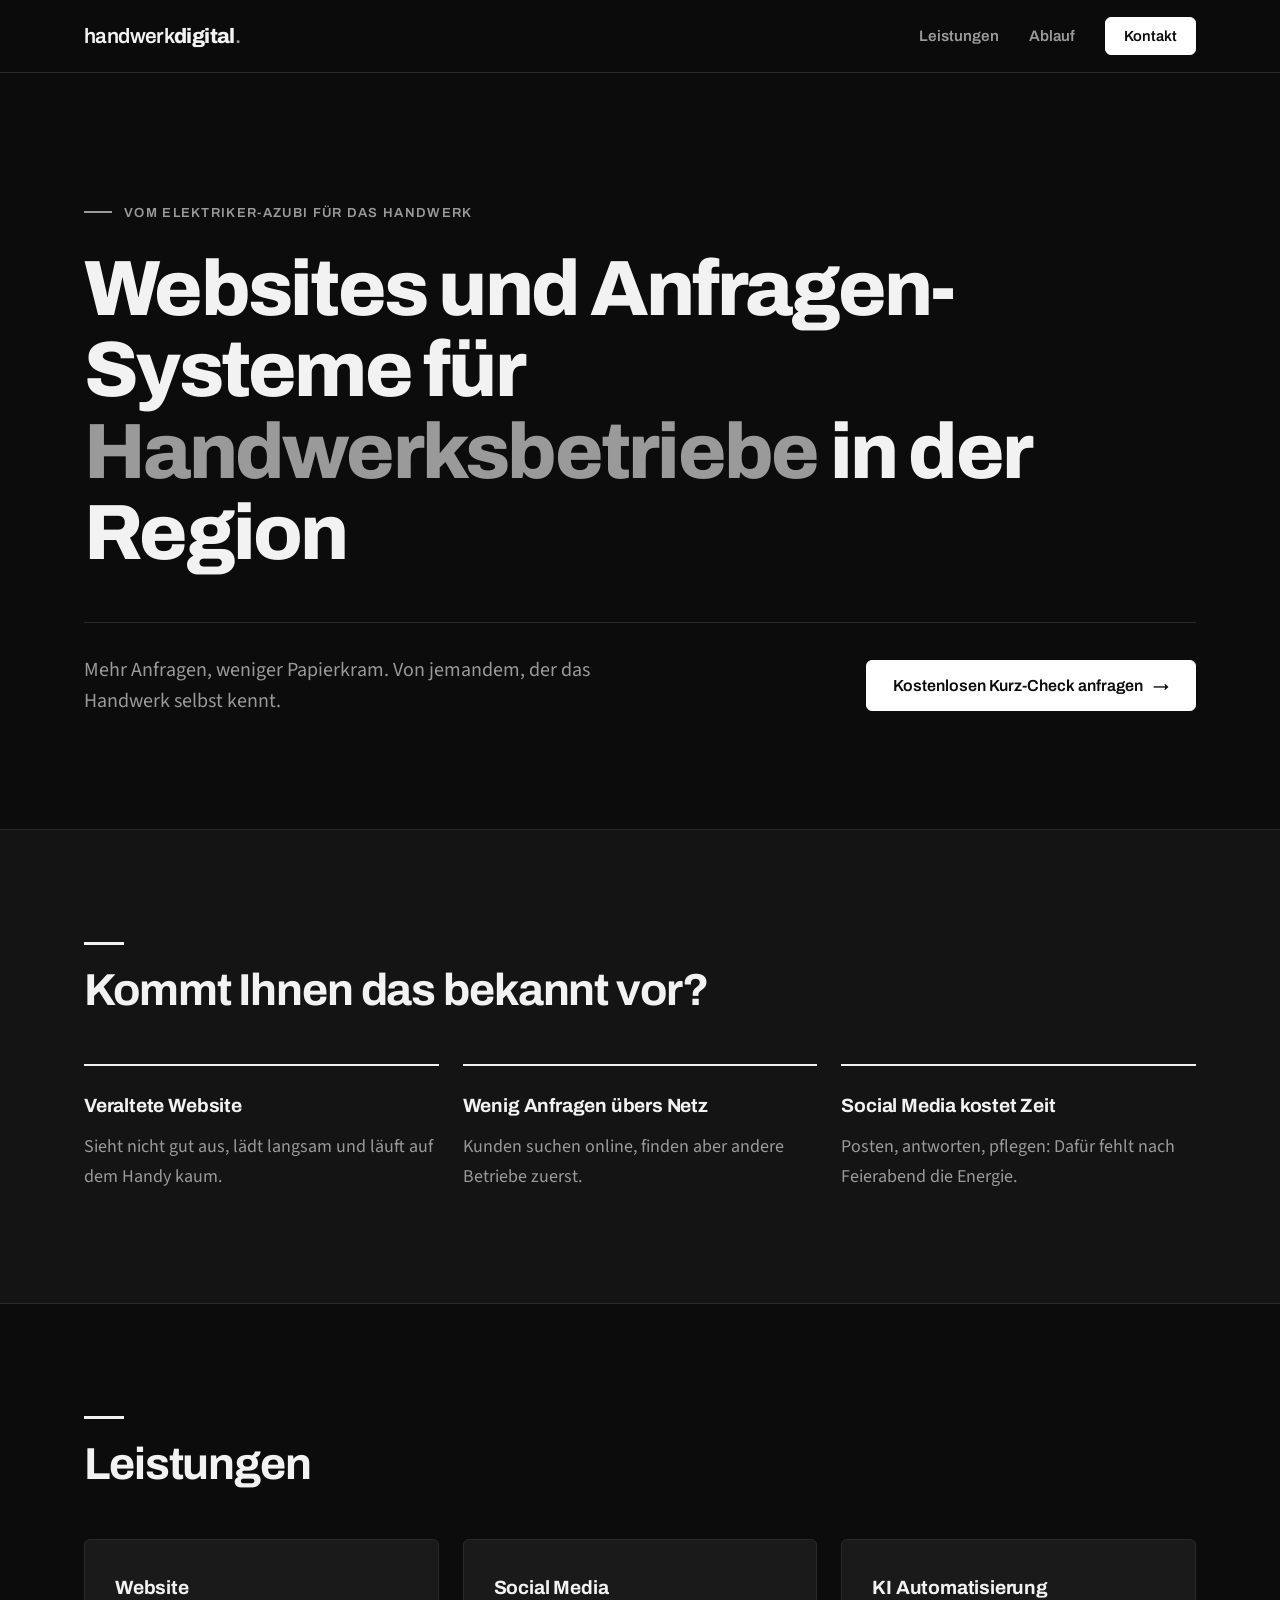
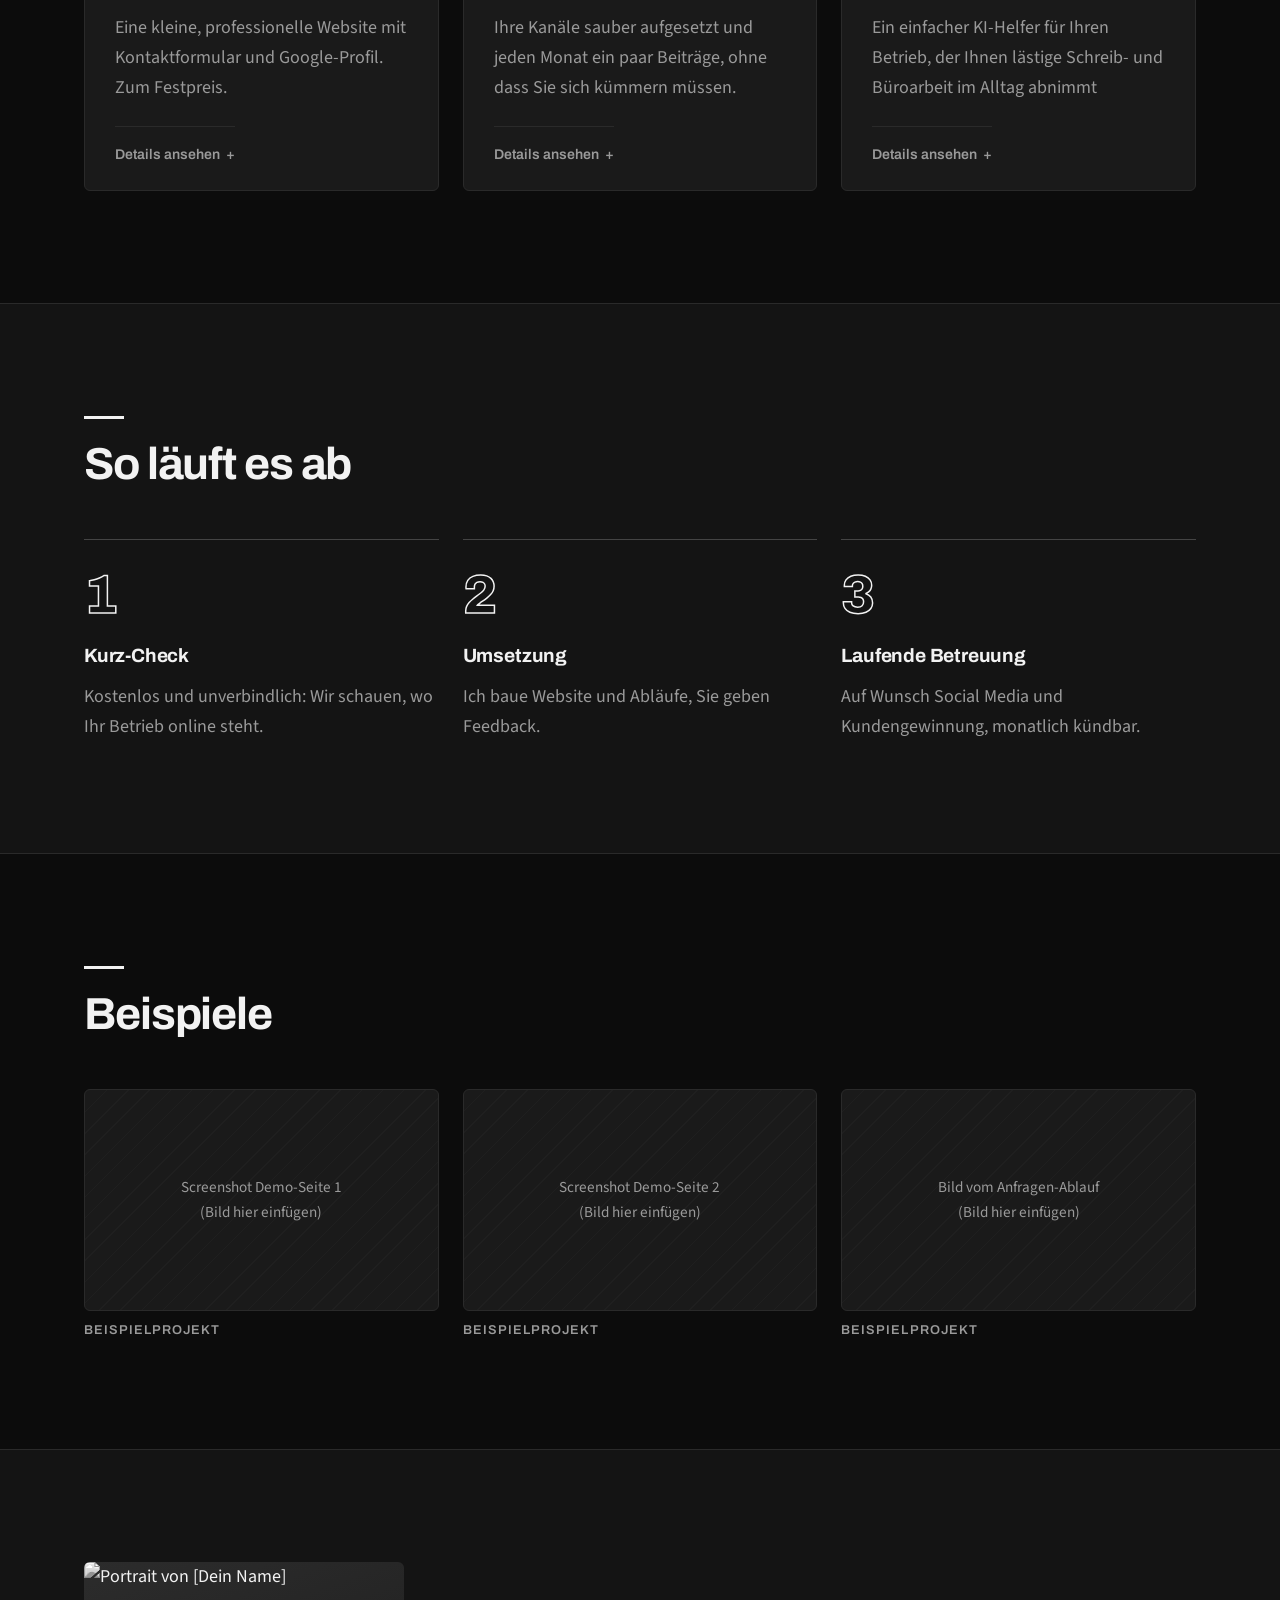
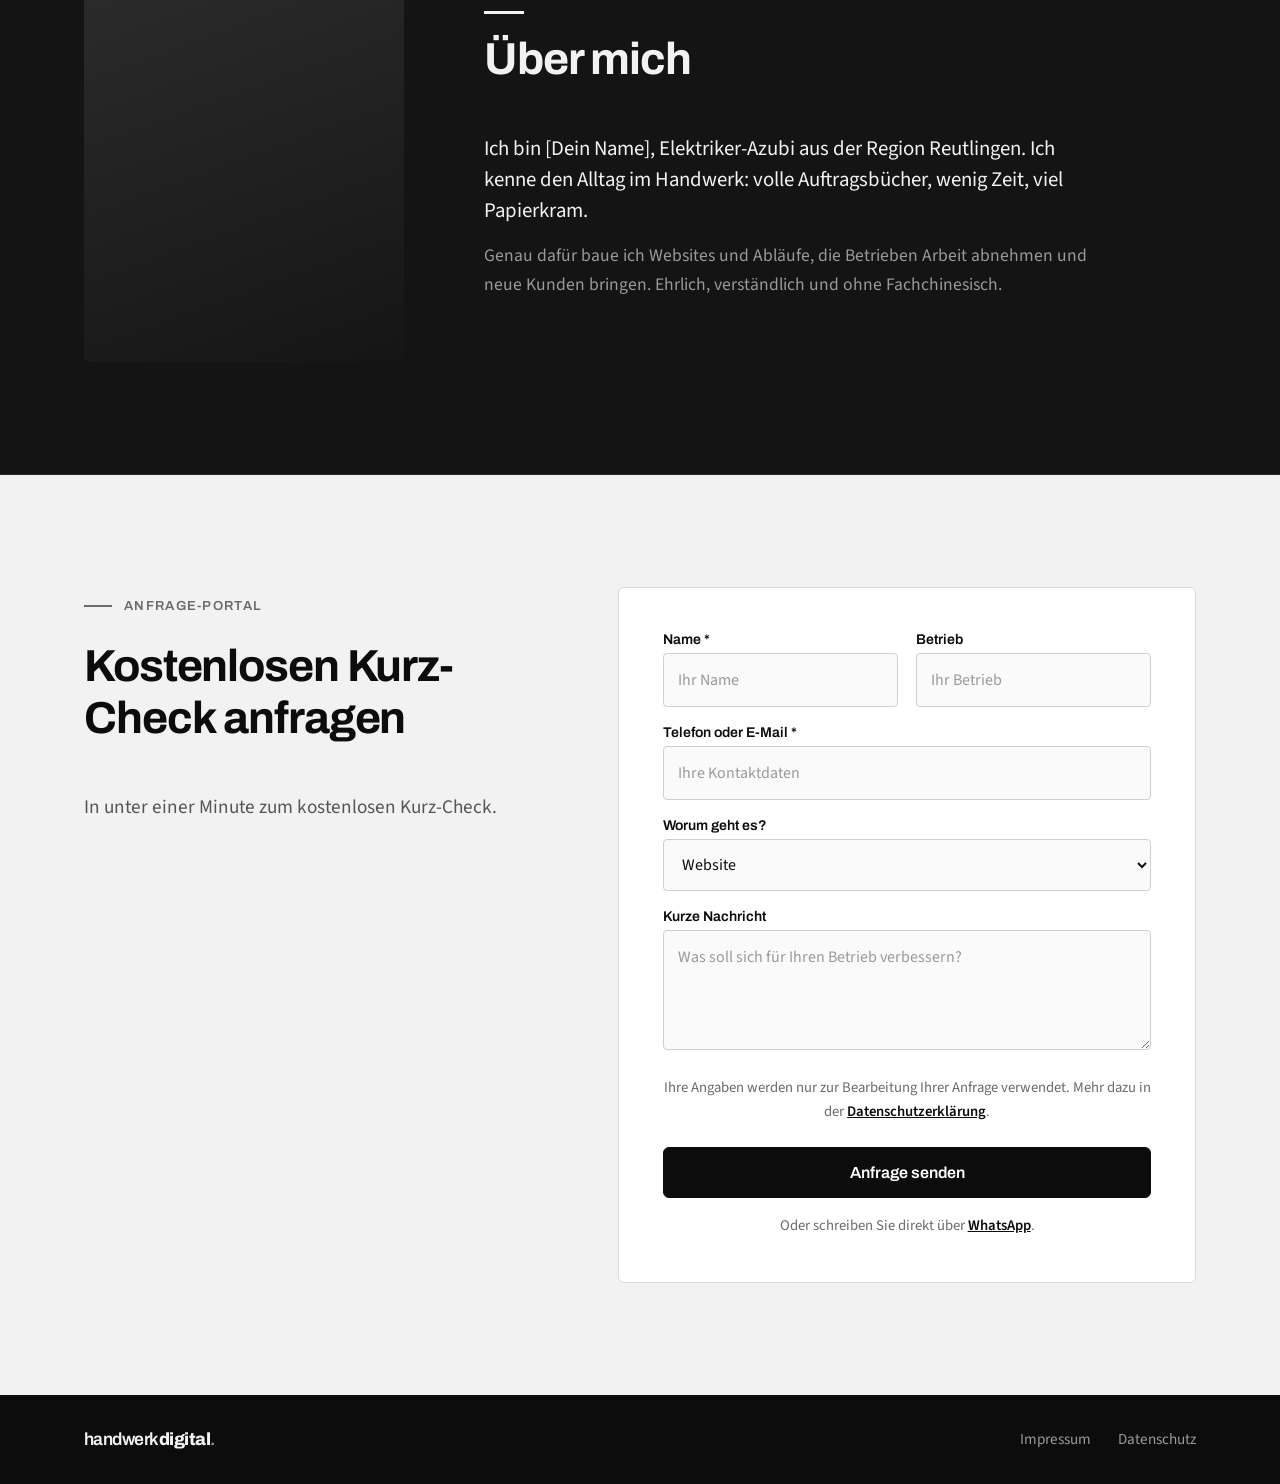
==== index.html @ 3ba67366 "Erste Version der Website" ====
<!DOCTYPE html>
<html lang="de">
<head>
  <meta charset="utf-8">
  <meta name="viewport" content="width=device-width, initial-scale=1, viewport-fit=cover">
  <meta name="description" content="Websites und Anfragen-Systeme für Handwerksbetriebe in der Region.">
  <title>handwerkdigital. – Websites fürs Handwerk</title>
  <link rel="preconnect" href="https://fonts.googleapis.com">
  <link rel="preconnect" href="https://fonts.gstatic.com" crossorigin>
  <link rel="stylesheet" href="https://fonts.googleapis.com/css2?family=Archivo:wght@500;600;700;800&family=Source+Sans+3:wght@400;600&display=swap">
  <link rel="stylesheet" href="style.css">
</head>

<body>

  <!-- NAVIGATION -->
  <nav>
    <div class="w">
      <a class="logo" href="#">handwerk<b>digital</b><span>.</span></a>
      <div class="nav-links">
        <a class="hide" href="#leistungen">Leistungen</a>
        <a class="hide" href="#ablauf">Ablauf</a>
        <a class="btn btn-small" href="#kontakt">Kontakt</a>
      </div>
    </div>
  </nav>

  <!-- HERO -->
  <header class="hero">
    <div class="w">
      <span class="badge">Vom Elektriker-Azubi für das Handwerk</span>
      <h1>Websites und Anfragen-Systeme für <span>Handwerksbetriebe</span> in der Region</h1>
      <div class="hero-bottom">
        <p>Mehr Anfragen, weniger Papierkram. Von jemandem, der das Handwerk selbst kennt.</p>
        <a class="btn" href="#kontakt">Kostenlosen Kurz-Check anfragen <span aria-hidden="true">→</span></a>
      </div>
    </div>
  </header>

  <!-- PROBLEME -->
  <section class="alt">
    <div class="w">
      <h2>Kommt Ihnen das bekannt vor?</h2>
      <div class="grid problems">
        <article class="problem">
          <h3>Veraltete Website</h3>
          <p class="muted">Sieht nicht gut aus, lädt langsam und läuft auf dem Handy kaum.</p>
        </article>
        <article class="problem">
          <h3>Wenig Anfragen übers Netz</h3>
          <p class="muted">Kunden suchen online, finden aber andere Betriebe zuerst.</p>
        </article>
        <article class="problem">
          <h3>Social Media kostet Zeit</h3>
          <p class="muted">Posten, antworten, pflegen: Dafür fehlt nach Feierabend die Energie.</p>
        </article>
      </div>
    </div>
  </section>

  <!-- LEISTUNGEN -->
  <section id="leistungen">
    <div class="w">
      <h2>Leistungen</h2>
      <div class="grid">
        <button class="service-card" type="button" data-service="website">
          <h3>Website</h3>
          <p class="muted">Eine kleine, professionelle Website mit Kontaktformular und Google-Profil. Zum Festpreis.</p>
        </button>
        <button class="service-card" type="button" data-service="social">
          <h3>Social Media</h3>
          <p class="muted">Ihre Kanäle sauber aufgesetzt und jeden Monat ein paar Beiträge, ohne dass Sie sich kümmern müssen.</p>
        </button>
        <button class="service-card" type="button" data-service="kunden">
          <h3>KI Automatisierung</h3>
          <p class="muted">Ein einfacher KI-Helfer für Ihren Betrieb, der Ihnen lästige Schreib- und Büroarbeit im Alltag abnimmt</p>
        </button>
      </div>
      <div class="service-details" id="service-details" aria-live="polite"></div>
    </div>
  </section>

  <!-- ABLAUF -->
  <section class="alt" id="ablauf">
    <div class="w">
      <h2>So läuft es ab</h2>
      <ol class="steps">
        <li class="step">
          <span class="num">1</span>
          <h3>Kurz-Check</h3>
          <p class="muted">Kostenlos und unverbindlich: Wir schauen, wo Ihr Betrieb online steht.</p>
        </li>
        <li class="step">
          <span class="num">2</span>
          <h3>Umsetzung</h3>
          <p class="muted">Ich baue Website und Abläufe, Sie geben Feedback.</p>
        </li>
        <li class="step">
          <span class="num">3</span>
          <h3>Laufende Betreuung</h3>
          <p class="muted">Auf Wunsch Social Media und Kundengewinnung, monatlich kündbar.</p>
        </li>
      </ol>
    </div>
  </section>

  <!-- BEISPIELE -->
  <section>
    <div class="w">
      <h2>Beispiele</h2>
      <div class="grid">
        <figure class="example">
          <div class="ph">Screenshot Demo-Seite 1<br>(Bild hier einfügen)</div>
          <figcaption class="tag">Beispielprojekt</figcaption>
        </figure>
        <figure class="example">
          <div class="ph">Screenshot Demo-Seite 2<br>(Bild hier einfügen)</div>
          <figcaption class="tag">Beispielprojekt</figcaption>
        </figure>
        <figure class="example">
          <div class="ph">Bild vom Anfragen-Ablauf<br>(Bild hier einfügen)</div>
          <figcaption class="tag">Beispielprojekt</figcaption>
        </figure>
      </div>
    </div>
  </section>

  <!-- ÜBER MICH -->
  <section class="alt">
    <div class="w about">
      <div class="photo">
        <img src="ueber-mich.png" alt="Portrait von [Dein Name]">
      </div>
      <div class="about-text">
        <h2>Über mich</h2>
        <p>Ich bin [Dein Name], Elektriker-Azubi aus der Region Reutlingen. Ich kenne den Alltag im Handwerk: volle Auftragsbücher, wenig Zeit, viel Papierkram.</p>
        <p>Genau dafür baue ich Websites und Abläufe, die Betrieben Arbeit abnehmen und neue Kunden bringen. Ehrlich, verständlich und ohne Fachchinesisch.</p>
      </div>
    </div>
  </section>

  <!-- KONTAKT -->
  <section id="kontakt" class="contact">
    <div class="w contact-layout">
      <div class="contact-intro">
        <span class="badge">Anfrage-Portal</span>
        <h2>Kostenlosen Kurz-Check anfragen</h2>
        <p>In unter einer Minute zum kostenlosen Kurz-Check.</p>
      </div>

      <div class="portal">
        <form id="contact-form">
          <div class="form-grid">
            <div>
              <label for="name">Name *</label>
              <input id="name" name="name" placeholder="Ihr Name" required>
            </div>
            <div>
              <label for="betrieb">Betrieb</label>
              <input id="betrieb" name="betrieb" placeholder="Ihr Betrieb">
            </div>
            <div class="full">
              <label for="kontaktweg">Telefon oder E-Mail *</label>
              <input id="kontaktweg" name="kontaktweg" placeholder="Ihre Kontaktdaten" required>
            </div>
            <div class="full">
              <label for="thema">Worum geht es?</label>
              <select id="thema" name="thema">
                <option>Website</option>
                <option>Social Media</option>
                <option>Mehr Anfragen</option>
                <option>Etwas anderes</option>
              </select>
            </div>
            <div class="full">
              <label for="msg">Kurze Nachricht</label>
              <textarea id="msg" name="msg" placeholder="Was soll sich für Ihren Betrieb verbessern?"></textarea>
            </div>
          </div>
          <!-- Spam-Schutz: für Menschen unsichtbar, Bots füllen es aus -->
          <input type="checkbox" name="botcheck" class="botcheck" tabindex="-1" autocomplete="off">

          <p class="note">Ihre Angaben werden nur zur Bearbeitung Ihrer Anfrage verwendet. Mehr dazu in der <a href="datenschutz.html">Datenschutzerklärung</a>.</p>
          <button class="btn" type="submit">Anfrage senden</button>
          <p class="form-error" id="contact-error" role="alert"></p>
          <p class="note">Oder schreiben Sie direkt über <a href="https://wa.me/491793219043">WhatsApp</a>.</p>
        </form>

        <div id="contact-success" class="success">
          <h3>Danke, Ihre Anfrage ist da! ✅</h3>
          <p class="muted">Ich melde mich in der Regel innerhalb von 24 Stunden bei Ihnen.</p>
        </div>
      </div>
    </div>
  </section>

  <!-- FOOTER -->
  <footer>
    <div class="w">
      <div class="footer-row">
        <span class="logo">handwerk<b>digital</b><span>.</span></span>
        <div>
          <a href="impressum.html">Impressum</a>
          <a href="datenschutz.html">Datenschutz</a>
        </div>
      </div>
    </div>
  </footer>

  <script>
    // ----------------------------------------------------------
    // Leistungen: Detail-Panel auf-/zuklappen
    // ----------------------------------------------------------
    const serviceInfos = {
      website: `
        <h3>Website: das Starter-Paket</h3>
        <p class="muted">Ein klarer Start für Handwerksbetriebe, die online professionell gefunden werden möchten.</p>
        <ul>
          <li>Kleine Website mit <strong>3 bis 5 Seiten</strong>, auf Ihren Betrieb angepasst</li>
          <li>Kontaktformular mit automatischer Bestätigung an den Kunden</li>
          <li>Impressum und Datenschutz</li>
          <li>Google-Unternehmensprofil einmal sauber einrichten</li>
          <li><strong>Extra Wunsch: </strong>Ki Chatbot auf der eigenen Website</li>
        </ul>
        <p class="detail-price">(preis)</p>`,

      social: `
        <h3>Social Media: das Mini-Paket</h3>
        <p class="muted">Regelmäßig sichtbar bleiben, ohne dass es Ihnen Zeit kostet.</p>
        <ul>
          <li>Profil einrichten oder aufräumen</li>
          <li><strong>4 Beiträge und 1 bis 2 Reels</strong> pro Monat aus Fotos und Videos, die Sie mir schicken</li>
          <li>Planung und Veröffentlichung übernehme ich</li>
          <li>Keine Community-Pflege: Kommentare und Nachrichten beantworten Sie selbst</li>
        </ul>
        <p class="detail-price">()</p>`,

      kunden: `
        <h3>KI Automatisierung: das Basis-Paket</h3>
        <p class="muted">Aus Ihrer bestehnden Arbeit weniger machen mit Ki Unterstüzung.</p>
        <ul>
          <li><strong>E-Mail-Assistent:</strong>Stichpunkte oder Sprachnachricht eingeben – die KI schreibt sofort fertige, professionelle Kunden-Mails und Antworten.</li>
          <li><strong>Bautagebuch-Assistent</strong>Gesprochene Sprachnotizen von der Baustelle automatisch in saubere, strukturierte Tagesberichte umwandeln.</li>
          <li><strong>Text- & Anzeigen-Assistent:</strong>Schnelle Hilfe beim Formulieren von Angebotstexten, Social-Media-Beiträgen oder einfachen Stellenanzeigen.</li>
        </ul>
        <p class="detail-price">(preis)</p>`
    };

    const panel = document.getElementById('service-details');
    const serviceCards = document.querySelectorAll('.service-card');

    serviceCards.forEach(function (card) {
      card.addEventListener('click', function () {
        const wasActive = card.classList.contains('active');
        serviceCards.forEach(function (c) { c.classList.remove('active'); });

        if (wasActive) {
          panel.classList.remove('open');
          panel.innerHTML = '';
          return;
        }

        card.classList.add('active');
        panel.innerHTML = serviceInfos[card.dataset.service];
        panel.classList.add('open');
      });
    });

    // ----------------------------------------------------------
    // Kontaktformular: Anfrage über Web3Forms per E-Mail senden
    // ----------------------------------------------------------
    const WEB3FORMS_KEY = 'HIER-DEINEN-ACCESS-KEY-EINFUEGEN';

    const form = document.getElementById('contact-form');
    const success = document.getElementById('contact-success');
    const errorBox = document.getElementById('contact-error');
    const submitBtn = form.querySelector('button[type="submit"]');

    form.addEventListener('submit', async function (event) {
      event.preventDefault();
      errorBox.textContent = '';

      const data = Object.fromEntries(new FormData(form));
      if (data.botcheck) return; // Bot erkannt

      data.access_key = WEB3FORMS_KEY;
      data.subject = 'Neue Anfrage: ' + data.thema + ' (' + data.name + ')';
      data.from_name = 'handwerkdigital. Website';
      // Ist eine E-Mail-Adresse angegeben, kann man direkt darauf antworten
      if (data.kontaktweg.includes('@')) data.email = data.kontaktweg;

      submitBtn.disabled = true;
      submitBtn.textContent = 'Wird gesendet …';

      // Zusätzlich Telegram-Nachricht ans Handy (ein Fehler hier stört die E-Mail nicht)
      fetch('/.netlify/functions/telegram', {
        method: 'POST',
        headers: { 'Content-Type': 'application/json' },
        body: JSON.stringify(data)
      }).catch(function () {});

      try {
        const res = await fetch('https://api.web3forms.com/submit', {
          method: 'POST',
          headers: { 'Content-Type': 'application/json', Accept: 'application/json' },
          body: JSON.stringify(data)
        });
        const result = await res.json();
        if (!result.success) throw new Error(result.message);

        form.style.display = 'none';
        success.classList.add('show');
      } catch (err) {
        errorBox.textContent = 'Das hat leider nicht geklappt. Bitte versuchen Sie es noch einmal oder schreiben Sie mir über WhatsApp.';
        submitBtn.disabled = false;
        submitBtn.textContent = 'Anfrage senden';
      }
    });
  </script>
</body>
</html>
---- style.css ----
/* ==========================================================
   1. VARIABLEN & RESET
   ========================================================== */
:root {
  color-scheme: dark;
  --bg: #0c0c0c;          /* Grundfläche, fast schwarz */
  --surface: #141414;     /* abgesetzte Sektionen */
  --card: #1a1a1a;        /* Karten */
  --text: #f2f2f2;        /* Haupttext, fast weiß */
  --muted: #9a9a9a;       /* Nebentext, grau */
  --line: #2a2a2a;        /* Linien */
  --line-strong: #444;
  --white: #ffffff;
  --radius: 6px;

  --font-head: "Archivo", "Helvetica Neue", Arial, sans-serif;
  --font-body: "Source Sans 3", "Segoe UI", Arial, sans-serif;
}

* { box-sizing: border-box; }
html { scroll-behavior: smooth; scroll-padding-top: 80px; }

body {
  margin: 0;
  color: var(--text);
  background: var(--bg);
  font: 18px/1.65 var(--font-body);
  -webkit-font-smoothing: antialiased;
}

img { display: block; max-width: 100%; }

/* ==========================================================
   2. BASIS: Layout & Typografie
   ========================================================== */
.w { max-width: 1160px; margin: auto; padding: 0 24px; }

section { padding: 112px 0; }
.alt {
  background: var(--surface);
  border-top: 1px solid var(--line);
  border-bottom: 1px solid var(--line);
}

h1, h2, h3 { font-family: var(--font-head); color: var(--text); }

h1 {
  max-width: 980px;
  margin: 0 0 48px;
  font-size: clamp(2.2rem, 6.2vw, 4.9rem);
  font-weight: 800;
  line-height: 1.04;
  letter-spacing: -.035em;
}
h2 {
  margin: 0 0 48px;
  font-size: clamp(1.9rem, 4vw, 2.8rem);
  font-weight: 700;
  line-height: 1.15;
  letter-spacing: -.025em;
}
/* Kurzer Strich über jeder Überschrift */
h2::before {
  content: "";
  display: block;
  width: 40px;
  height: 3px;
  margin-bottom: 20px;
  background: var(--text);
}
h3 {
  margin: 0 0 10px;
  font-size: 1.2rem;
  font-weight: 700;
  letter-spacing: -.01em;
}
p  { margin: 0 0 14px; }
.muted { color: var(--muted); }

.grid {
  display: grid;
  grid-template-columns: repeat(auto-fit, minmax(260px, 1fr));
  gap: 24px;
}

/* ==========================================================
   3. BUTTON
   ========================================================== */
.btn {
  display: inline-flex;
  align-items: center;
  gap: 10px;
  border: 1px solid var(--white);
  border-radius: var(--radius);
  padding: 16px 26px;
  background: var(--white);
  color: #0c0c0c;
  text-decoration: none;
  font: 600 1rem var(--font-head);
  cursor: pointer;
  transition: background .15s, color .15s;
}
.btn:hover { background: transparent; color: var(--white); }
.btn span { transition: transform .15s; }
.btn:hover span { transform: translateX(3px); }

.btn-small { padding: 10px 18px; font-size: .92rem; }

/* ==========================================================
   4. NAVIGATION
   ========================================================== */
nav {
  position: sticky;
  top: 0;
  z-index: 10;
  background: rgba(12, 12, 12, .9);
  backdrop-filter: blur(10px);
  border-bottom: 1px solid var(--line);
}
nav .w {
  height: 72px;
  display: flex;
  align-items: center;
  justify-content: space-between;
}
.nav-links { display: flex; align-items: center; gap: 30px; }
.nav-links a:not(.btn) {
  color: var(--muted);
  text-decoration: none;
  font: 600 .95rem var(--font-head);
  transition: color .15s;
}
.nav-links a:not(.btn):hover { color: var(--white); }

.logo {
  color: var(--text);
  text-decoration: none;
  font: 600 1.3rem var(--font-head);
  letter-spacing: -.03em;
}
.logo b { font-weight: 800; }
.logo span { color: var(--muted); }

/* ==========================================================
   5. HERO
   ========================================================== */
.hero { padding: 120px 0 112px; }

.hero h1 span { color: var(--muted); }

.hero-bottom {
  display: flex;
  flex-wrap: wrap;
  align-items: center;
  justify-content: space-between;
  gap: 28px 48px;
  padding-top: 32px;
  border-top: 1px solid var(--line);
}
.hero-bottom p {
  max-width: 520px;
  margin: 0;
  font-size: 1.25rem;
  line-height: 1.55;
  color: var(--muted);
}

.badge {
  display: inline-flex;
  align-items: center;
  gap: 12px;
  margin-bottom: 28px;
  font: 600 .82rem var(--font-head);
  letter-spacing: .1em;
  text-transform: uppercase;
  color: var(--muted);
}
.badge::before {
  content: "";
  width: 28px;
  height: 2px;
  background: currentColor;
}

/* ==========================================================
   6. PROBLEME
   ========================================================== */
.problem {
  padding-top: 24px;
  border-top: 2px solid var(--text);
}
.problem p { margin: 0; }

/* ==========================================================
   7. LEISTUNGEN (klickbare Karten)
   ========================================================== */
.service-card {
  appearance: none;
  display: flex;
  flex-direction: column;
  width: 100%;
  padding: 32px 30px 28px;
  text-align: left;
  color: inherit;
  font: inherit;
  background: var(--card);
  border: 1px solid var(--line);
  border-radius: var(--radius);
  cursor: pointer;
  transition: border-color .15s, background .15s;
}
.service-card:hover { border-color: var(--line-strong); background: #1e1e1e; }
.service-card.active {
  border-color: var(--text);
  background: #1e1e1e;
}
.service-card:focus-visible { outline: 2px solid var(--white); outline-offset: 2px; }

.service-card::after {
  content: "Details ansehen  +";
  margin-top: auto;
  padding-top: 20px;
  border-top: 1px solid var(--line);
  color: var(--muted);
  font: 600 .88rem var(--font-head);
  white-space: pre;
  transition: color .15s;
}
.service-card p { margin-bottom: 24px; }
.service-card:hover::after { color: var(--white); }
.service-card.active::after {
  content: "Details schließen  −";
  color: var(--white);
}

/* Aufklappbares Detail-Panel */
.service-details {
  display: none;
  margin-top: 24px;
  padding: clamp(28px, 4vw, 48px);
  background: var(--card);
  border: 1px solid var(--line-strong);
  border-radius: var(--radius);
}
.service-details.open { display: block; animation: fade .2s ease-out; }
.service-details h3 { font-size: 1.6rem; letter-spacing: -.02em; }
.service-details ul {
  margin: 24px 0 0;
  padding: 0;
  list-style: none;
  color: #cfcfcf;
}
.service-details li {
  position: relative;
  padding: 12px 0 12px 30px;
  border-top: 1px solid var(--line);
}
.service-details li strong { color: var(--white); }
.service-details li::before {
  content: "";
  position: absolute;
  left: 2px;
  top: 21px;
  width: 12px;
  height: 7px;
  border-left: 2px solid var(--white);
  border-bottom: 2px solid var(--white);
  transform: rotate(-45deg);
}
.detail-price {
  margin: 8px 0 0;
  padding-top: 20px;
  border-top: 1px solid var(--line-strong);
  font: 700 1.3rem var(--font-head);
}

@keyframes fade {
  from { opacity: 0; transform: translateY(-6px); }
  to   { opacity: 1; transform: none; }
}

/* ==========================================================
   8. ABLAUF
   ========================================================== */
.steps {
  display: grid;
  grid-template-columns: repeat(3, 1fr);
  gap: 24px;
  margin: 0;
  padding: 0;
  list-style: none;
}
.step {
  padding-top: 28px;
  border-top: 1px solid var(--line-strong);
}
.num {
  display: block;
  margin-bottom: 18px;
  font: 800 3.4rem/1 var(--font-head);
  color: transparent;
  -webkit-text-stroke: 1.5px var(--text);
  letter-spacing: -.02em;
}
.step p { margin: 0; }

/* ==========================================================
   9. BEISPIELE
   ========================================================== */
.example { margin: 0; }
.ph {
  aspect-ratio: 16 / 10;
  display: grid;
  place-items: center;
  padding: 16px;
  text-align: center;
  font-size: .95rem;
  color: var(--muted);
  background:
    repeating-linear-gradient(-45deg, transparent 0 14px, rgba(255, 255, 255, .025) 14px 15px),
    var(--card);
  border: 1px solid var(--line);
  border-radius: var(--radius);
}
.tag {
  display: block;
  margin-top: 12px;
  font: 600 .8rem var(--font-head);
  letter-spacing: .08em;
  text-transform: uppercase;
  color: var(--muted);
}

/* ==========================================================
   10. ÜBER MICH
   ========================================================== */
.about {
  display: grid;
  grid-template-columns: 320px 1fr;
  gap: 80px;
  align-items: center;
}
.photo {
  aspect-ratio: 4 / 5;
  overflow: hidden;
  background: linear-gradient(160deg, #2c2c2c, #151515);
  border-radius: var(--radius);
}
.photo img {
  width: 100%;
  height: 100%;
  object-fit: cover;
  object-position: center top;
  filter: grayscale(1);
}
.about-text { max-width: 620px; }
.about-text p { font-size: 1.1rem; color: var(--muted); }
.about-text p:first-of-type { font-size: 1.3rem; line-height: 1.5; color: var(--text); }

/* ==========================================================
   11. KONTAKT (hell abgesetzt)
   ========================================================== */
.contact {
  background: #f2f2f2;
  color: #0c0c0c;
}
.contact h2 { color: #0c0c0c; }
.contact .badge { color: #6b6b6b; }

.contact-layout {
  display: grid;
  grid-template-columns: 1fr 1.25fr;
  gap: 72px;
  align-items: start;
}
.contact-intro p { font-size: 1.2rem; color: #555; }
.contact-intro h2::before { display: none; }

.portal {
  padding: clamp(26px, 4vw, 44px);
  background: var(--white);
  color: #0c0c0c;
  border: 1px solid #dcdcdc;
  border-radius: var(--radius);
}
.portal .btn {
  width: 100%;
  justify-content: center;
  margin-top: 22px;
  background: #0c0c0c;
  border-color: #0c0c0c;
  color: var(--white);
}
.portal .btn:hover { background: #333; border-color: #333; }

.form-grid {
  display: grid;
  grid-template-columns: 1fr 1fr;
  gap: 18px;
}
.full { grid-column: 1 / -1; }

label {
  display: block;
  margin-bottom: 6px;
  font: 600 .88rem var(--font-head);
  color: #0c0c0c;
}
input, select, textarea {
  width: 100%;
  padding: 13px 14px;
  border: 1px solid #cfcfcf;
  border-radius: 4px;
  background: #fafafa;
  color: #0c0c0c;
  color-scheme: light;
  font: inherit;
  font-size: 1rem;
  transition: border-color .15s, box-shadow .15s;
}
input::placeholder, textarea::placeholder { color: #9a9a9a; }
input:focus, select:focus, textarea:focus {
  outline: none;
  border-color: #0c0c0c;
  box-shadow: 0 0 0 3px rgba(0, 0, 0, .1);
  background: var(--white);
}
textarea { min-height: 120px; resize: vertical; }

.note { margin: 16px 0 0; font-size: .92rem; color: #6b6b6b; text-align: center; }
.note a { color: #0c0c0c; font-weight: 600; }

.success { display: none; padding: 30px; text-align: center; }
.success.show { display: block; }

.botcheck { position: absolute; left: -9999px; }
.portal .btn:disabled { opacity: .6; cursor: wait; }
.form-error { margin: 14px 0 0; color: #b42318; font-size: .95rem; text-align: center; }
.form-error:empty { display: none; }

/* ==========================================================
   12. FOOTER & RECHTLICHES
   ========================================================== */
footer {
  padding: 32px 0;
  font-size: .95rem;
  color: var(--muted);
  background: var(--bg);
}
footer .logo { font-size: 1.1rem; }
.footer-row {
  display: flex;
  flex-wrap: wrap;
  align-items: center;
  justify-content: space-between;
  gap: 16px;
}
footer a { margin-left: 24px; color: inherit; text-decoration: none; }
footer a:hover { color: var(--white); }
.legal { display: none; padding: 28px 0 8px; }
.legal:target { display: block; }

/* ==========================================================
   13. TABLET (≤ 900px)
   ========================================================== */
@media (max-width: 900px) {
  .steps { grid-template-columns: 1fr; gap: 0; }
  .step { display: grid; grid-template-columns: 72px 1fr; padding: 28px 0; }
  .num { grid-row: span 2; margin: 0; font-size: 2.6rem; }

  .about { grid-template-columns: 240px 1fr; gap: 48px; }
  .contact-layout { grid-template-columns: 1fr; gap: 40px; }
}

/* ==========================================================
   14. MOBILE (≤ 640px)
   ========================================================== */
@media (max-width: 640px) {
  body { font-size: 17px; }
  .w { padding: 0 16px; }
  section { padding: 76px 0; }
  nav .hide { display: none; }

  .hero { padding: 72px 0 64px; }
  h1 { margin-bottom: 36px; }
  h2 { margin-bottom: 36px; }
  .hero-bottom .btn { width: 100%; justify-content: center; }

  .about { grid-template-columns: 1fr; gap: 32px; }
  .photo { max-width: 280px; }

  .form-grid { grid-template-columns: 1fr; }
  .full { grid-column: auto; }

  footer a { margin: 0 24px 0 0; }
}
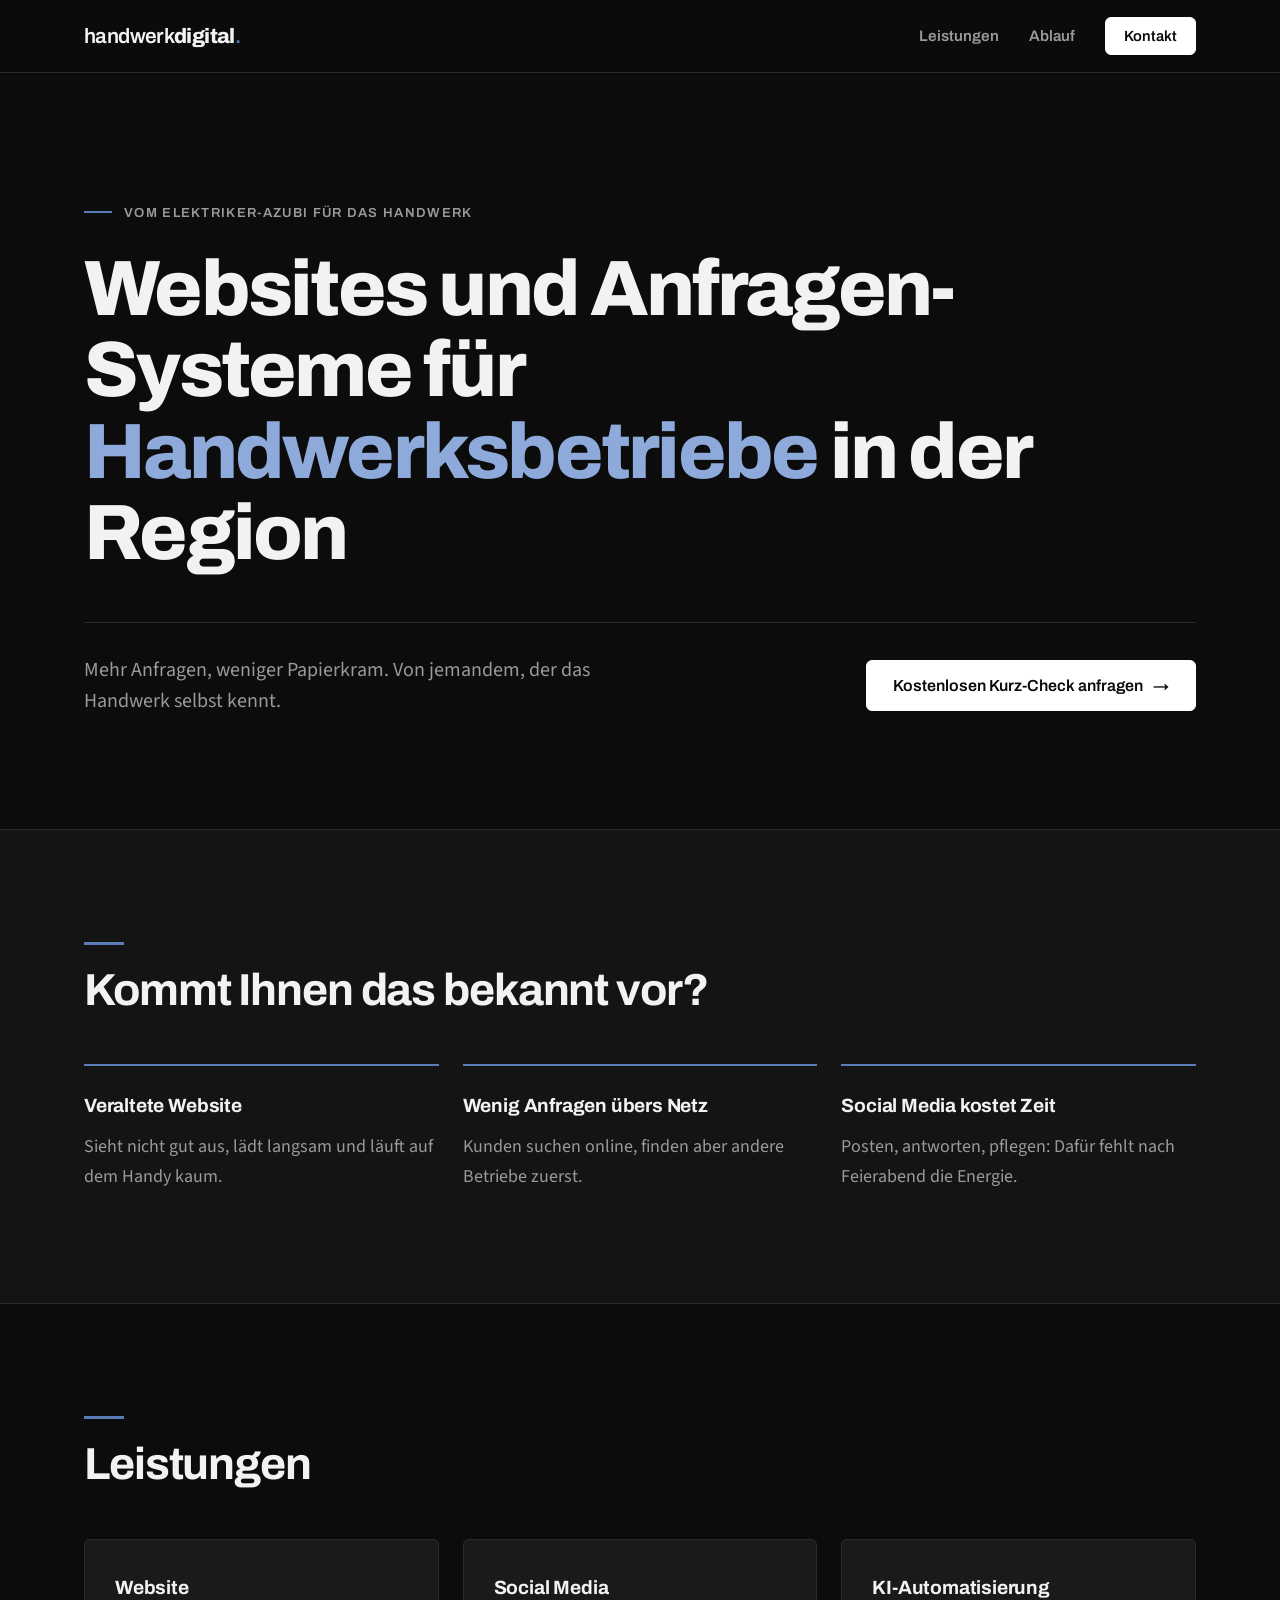
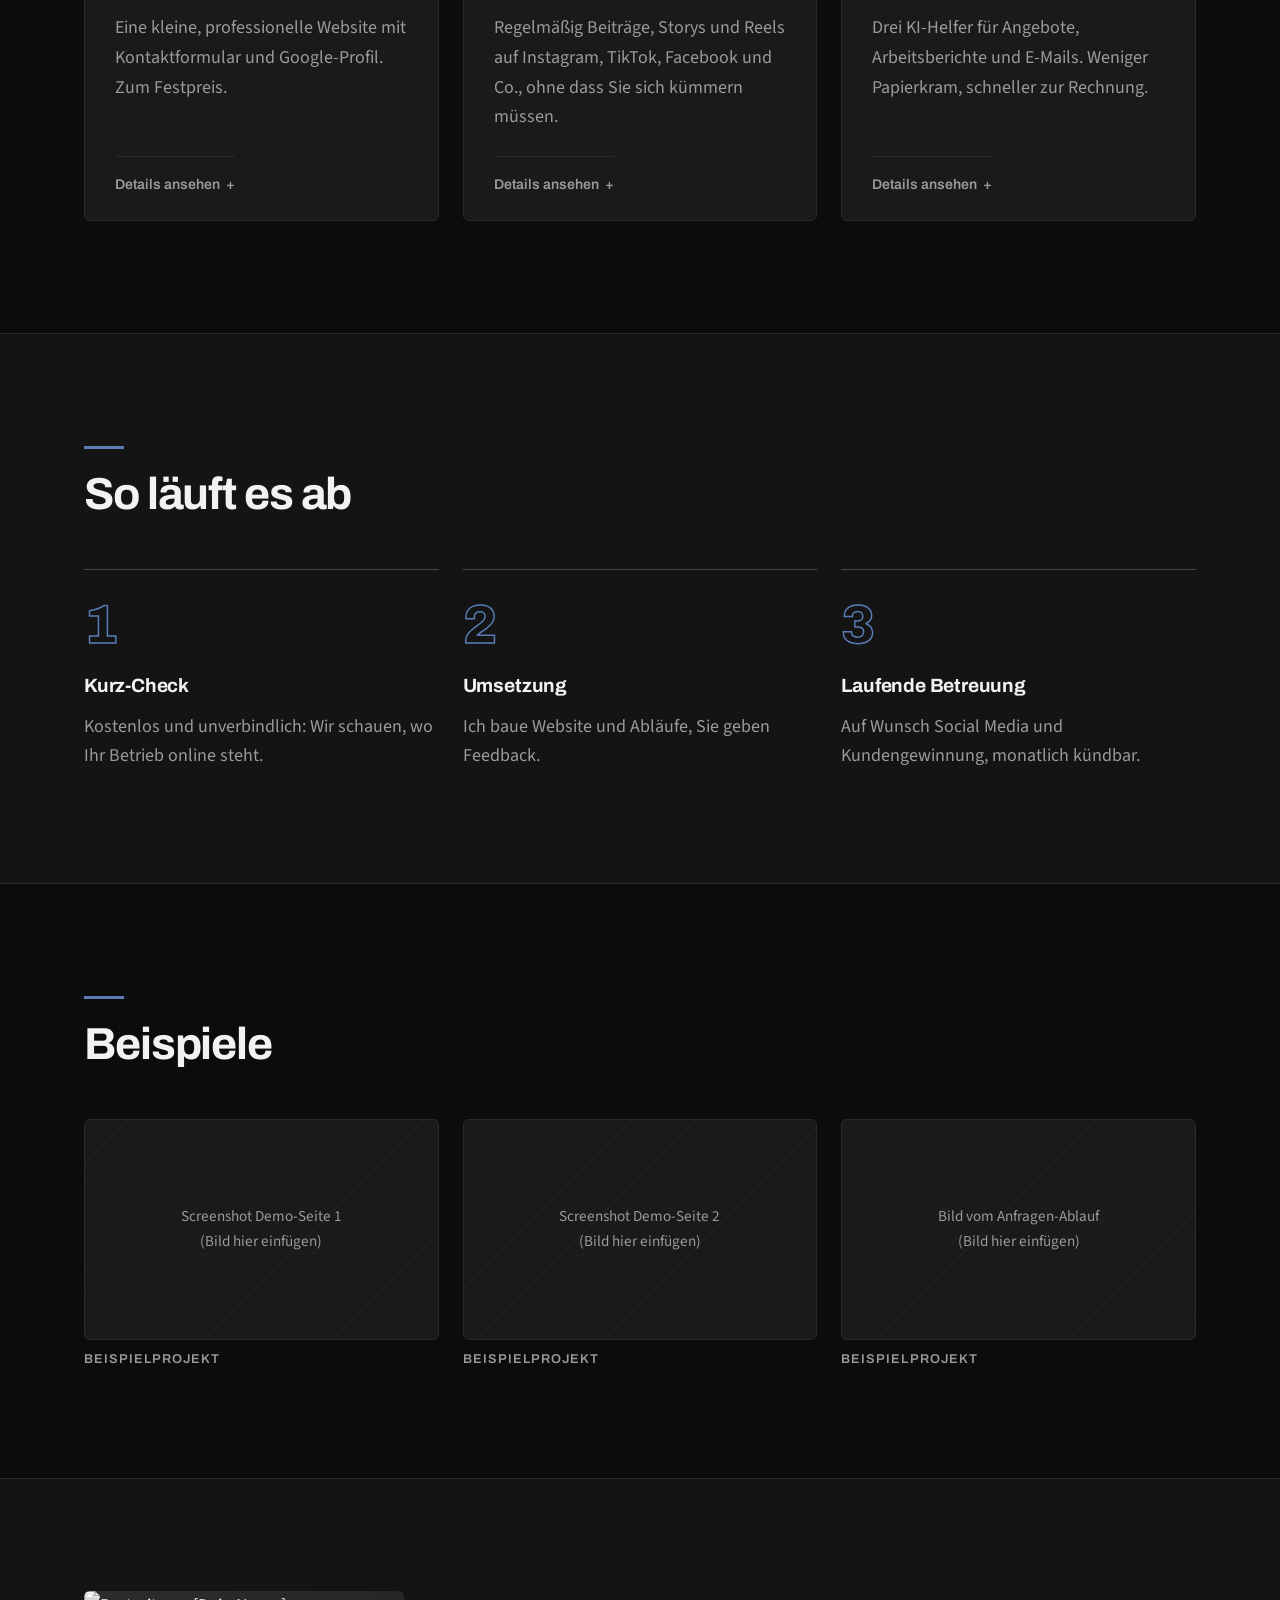
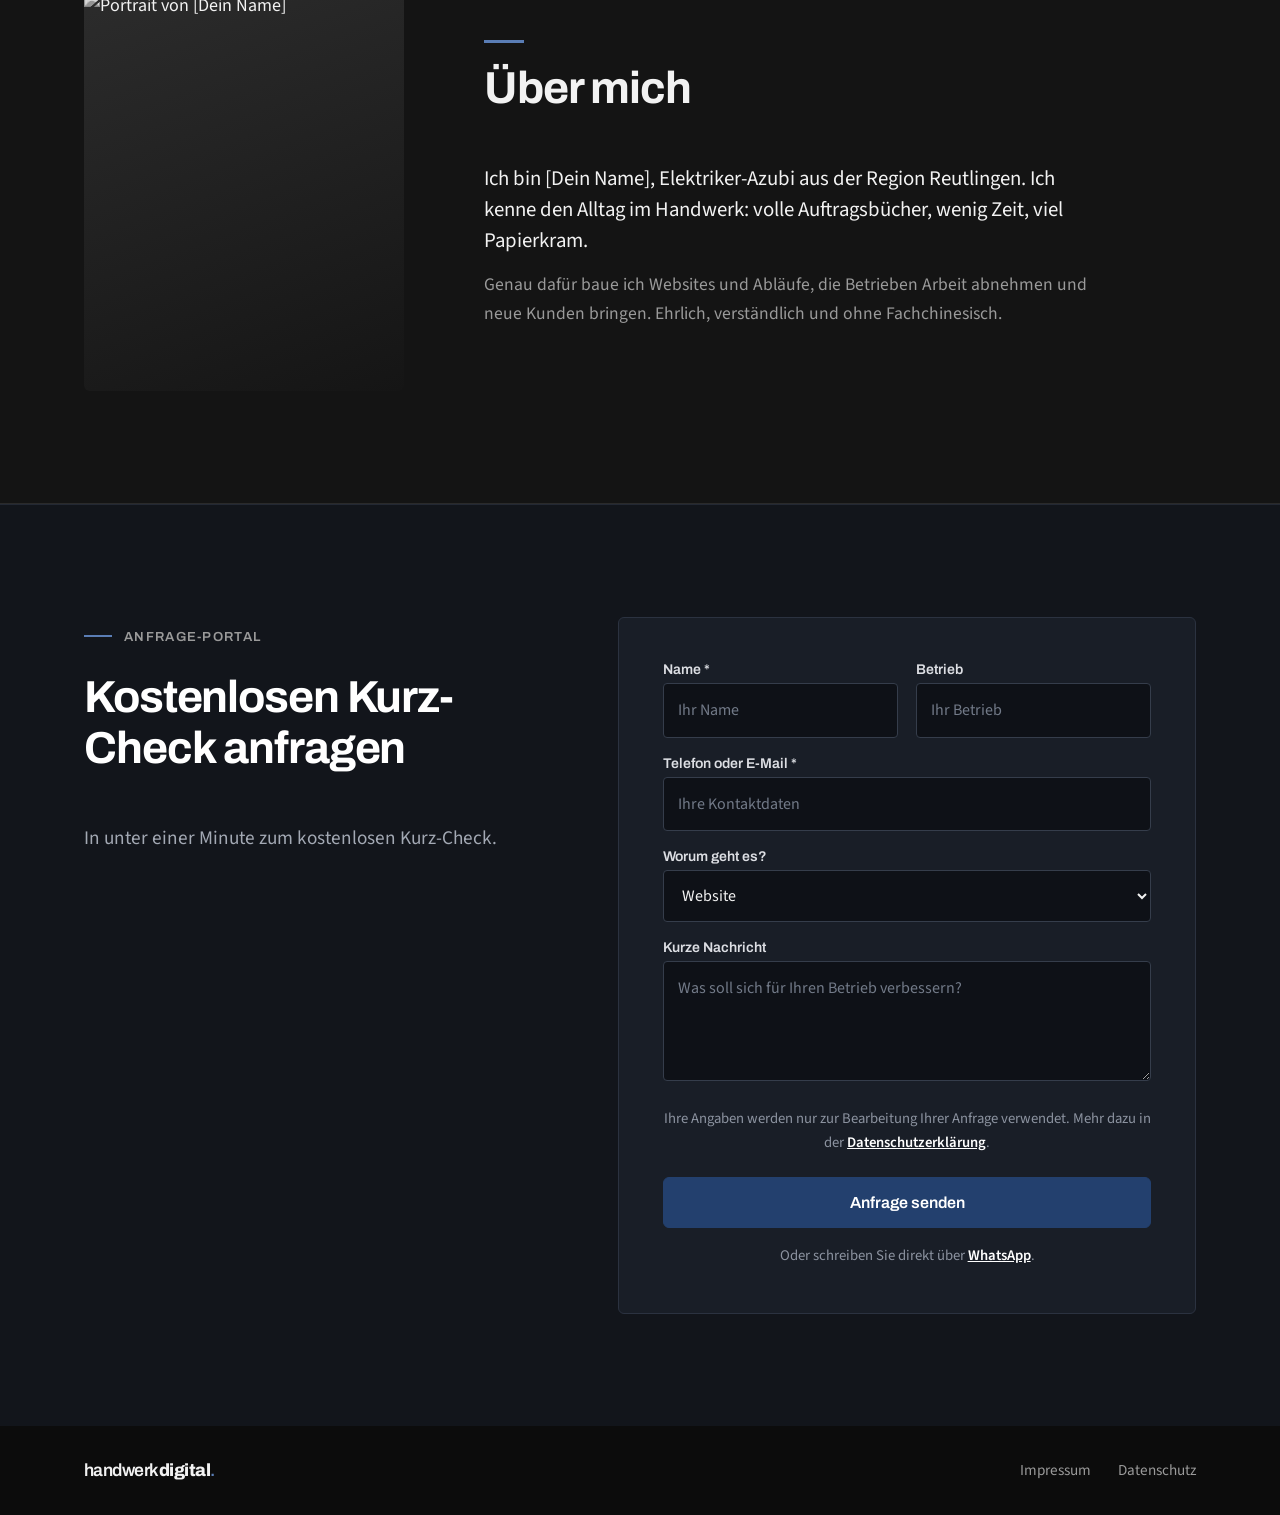
==== commit 23796c13: "Neues Design in Navy Blau" ====
--- a/index.html
+++ b/index.html
@@ -69,11 +69,11 @@
         </button>
         <button class="service-card" type="button" data-service="social">
           <h3>Social Media</h3>
-          <p class="muted">Ihre Kanäle sauber aufgesetzt und jeden Monat ein paar Beiträge, ohne dass Sie sich kümmern müssen.</p>
+          <p class="muted">Regelmäßig Beiträge, Storys und Reels auf Instagram, TikTok, Facebook und Co., ohne dass Sie sich kümmern müssen.</p>
         </button>
         <button class="service-card" type="button" data-service="kunden">
-          <h3>KI Automatisierung</h3>
-          <p class="muted">Ein einfacher KI-Helfer für Ihren Betrieb, der Ihnen lästige Schreib- und Büroarbeit im Alltag abnimmt</p>
+          <h3>KI-Automatisierung</h3>
+          <p class="muted">Drei KI-Helfer für Angebote, Arbeitsberichte und E-Mails. Weniger Papierkram, schneller zur Rechnung.</p>
         </button>
       </div>
       <div class="service-details" id="service-details" aria-live="polite"></div>
@@ -214,34 +214,171 @@
     const serviceInfos = {
       website: `
         <h3>Website: das Starter-Paket</h3>
-        <p class="muted">Ein klarer Start für Handwerksbetriebe, die online professionell gefunden werden möchten.</p>
+        <p class="muted">Ein professioneller Auftritt, der bei Google gefunden wird und aus Besuchern Anfragen macht. Zum Festpreis, ohne laufende Überraschungen.</p>
+
+        <div class="ai-grid">
+          <div class="ai-item">
+            <span class="ai-icon" aria-hidden="true">
+              <svg viewBox="0 0 24 24"><rect x="3" y="4" width="18" height="12" rx="2"/><path d="M8 20h8M12 16v4"/></svg>
+            </span>
+            <h4>Moderne Website</h4>
+            <p>3 bis 5 Seiten, auf Ihren Betrieb zugeschnitten. Schnell geladen und auf dem Handy genauso gut lesbar wie am Computer.</p>
+            <div class="ai-example">
+              <span class="ai-label">Zum Beispiel</span>
+              <p><strong>Startseite:</strong> Wer Sie sind und was Sie anbieten</p>
+              <p><strong>Leistungen:</strong> Ihre Arbeiten im Überblick</p>
+              <p><strong>Referenzen:</strong> Fotos fertiger Projekte</p>
+              <p><strong>Kontakt:</strong> Formular, Telefon, Anfahrt</p>
+            </div>
+          </div>
+
+          <div class="ai-item">
+            <span class="ai-icon" aria-hidden="true">
+              <svg viewBox="0 0 24 24"><path d="M18 8a6 6 0 0 0-12 0c0 7-3 9-3 9h18s-3-2-3-9"/><path d="M13.7 21a2 2 0 0 1-3.4 0"/></svg>
+            </span>
+            <h4>Anfragen direkt aufs Handy</h4>
+            <p>Über das Kontaktformular kommen neue Anfragen sofort per E-Mail und als Nachricht auf Ihr Handy. So verpassen Sie keinen Auftrag.</p>
+            <div class="ai-example">
+              <span class="ai-label">Auf Ihrem Handy erscheint</span>
+              <p><strong>Neue Anfrage über die Website</strong></p>
+              <p><strong>Name:</strong> Sabine Weber</p>
+              <p><strong>Thema:</strong> Neue Steckdosen im Wohnzimmer</p>
+              <p><strong>Kontakt:</strong> 0171 …</p>
+            </div>
+          </div>
+
+          <div class="ai-item">
+            <span class="ai-icon" aria-hidden="true">
+              <svg viewBox="0 0 24 24"><path d="M12 21s-7-6.2-7-11.5a7 7 0 0 1 14 0C19 14.8 12 21 12 21z"/><circle cx="12" cy="9.5" r="2.5"/></svg>
+            </span>
+            <h4>Bei Google gefunden werden</h4>
+            <p>Ihr Google-Unternehmensprofil wird einmal sauber eingerichtet und mit der Website verknüpft. So finden Kunden aus der Region Sie schneller.</p>
+            <div class="ai-example">
+              <span class="ai-label">Ein Kunde sucht</span>
+              <p>„Elektriker Reutlingen“</p>
+              <span class="ai-label">Und sieht</span>
+              <p>Ihren Betrieb mit Öffnungszeiten, Telefonnummer, Route und Link zur Website.</p>
+            </div>
+          </div>
+        </div>
+
         <ul>
-          <li>Kleine Website mit <strong>3 bis 5 Seiten</strong>, auf Ihren Betrieb angepasst</li>
-          <li>Kontaktformular mit automatischer Bestätigung an den Kunden</li>
-          <li>Impressum und Datenschutz</li>
-          <li>Google-Unternehmensprofil einmal sauber einrichten</li>
-          <li><strong>Extra Wunsch: </strong>Ki Chatbot auf der eigenen Website</li>
+          <li>Impressum- und Datenschutzseite technisch eingebunden</li>
+          <li>Festpreis, Sie wissen vorher genau, was es kostet</li>
+          <li><strong>Optional:</strong> KI-Chatbot auf Ihrer Website</li>
         </ul>
         <p class="detail-price">(preis)</p>`,
 
       social: `
-        <h3>Social Media: das Mini-Paket</h3>
-        <p class="muted">Regelmäßig sichtbar bleiben, ohne dass es Ihnen Zeit kostet.</p>
+        <h3>Social Media: das Monats-Paket</h3>
+        <p class="muted">Regelmäßig sichtbar auf den Plattformen, auf denen Ihre Kunden unterwegs sind. Sie liefern die Fotos und Videos von der Baustelle, ich mache den Rest.</p>
+
+        <div class="ai-grid">
+          <div class="ai-item">
+            <span class="ai-icon" aria-hidden="true">
+              <svg viewBox="0 0 24 24"><circle cx="12" cy="8" r="4"/><path d="M4 21a8 8 0 0 1 16 0"/></svg>
+            </span>
+            <h4>Profile einrichten</h4>
+            <p>Ihre Profile auf Instagram, TikTok, Facebook oder anderen Plattformen werden neu angelegt oder aufgeräumt, damit sie auf den ersten Blick professionell wirken.</p>
+            <div class="ai-example">
+              <span class="ai-label">Das gehört dazu</span>
+              <p><strong>Profilbild:</strong> Logo oder Teamfoto</p>
+              <p><strong>Beschreibung:</strong> Was Sie machen und wo</p>
+              <p><strong>Kontakt:</strong> Button zum Anrufen und Link zur Website</p>
+            </div>
+          </div>
+
+          <div class="ai-item">
+            <span class="ai-icon" aria-hidden="true">
+              <svg viewBox="0 0 24 24"><path d="M4 8h3l2-3h6l2 3h3a1 1 0 0 1 1 1v9a1 1 0 0 1-1 1H4a1 1 0 0 1-1-1V9a1 1 0 0 1 1-1z"/><circle cx="12" cy="13" r="3.5"/></svg>
+            </span>
+            <h4>Beiträge, Storys und Reels</h4>
+            <p>Jeden Monat <strong>8 Beiträge, 4 Reels und regelmäßige Storys</strong> aus den Fotos und Videos, die Sie mir schicken.</p>
+            <div class="ai-example">
+              <span class="ai-label">Sie haben die Wahl</span>
+              <p><strong>Eigene Wünsche:</strong> Sie sagen, welches Projekt oder Thema gezeigt werden soll.</p>
+              <p><strong>Oder ganz entspannt:</strong> Ich wähle passende Formate für Sie aus, z. B. Vorher-nachher oder einen Blick auf die Baustelle.</p>
+            </div>
+          </div>
+
+          <div class="ai-item">
+            <span class="ai-icon" aria-hidden="true">
+              <svg viewBox="0 0 24 24"><rect x="3" y="5" width="18" height="16" rx="2"/><path d="M3 10h18M8 3v4M16 3v4"/></svg>
+            </span>
+            <h4>Planung und Veröffentlichung</h4>
+            <p>Ich plane die Beiträge über den Monat verteilt und veröffentliche sie für Sie. Sie müssen sich um nichts kümmern.</p>
+            <div class="ai-example">
+              <span class="ai-label">So kann ein Monat aussehen</span>
+              <p><strong>Jede Woche:</strong> 2 Beiträge und 1 Reel</p>
+              <p><strong>Mehrmals pro Woche:</strong> Storys aus dem Arbeitsalltag</p>
+              <p><strong>Plattformen:</strong> Instagram, TikTok, Facebook, YouTube Shorts oder andere nach Wunsch</p>
+            </div>
+          </div>
+        </div>
+
         <ul>
-          <li>Profil einrichten oder aufräumen</li>
-          <li><strong>4 Beiträge und 1 bis 2 Reels</strong> pro Monat aus Fotos und Videos, die Sie mir schicken</li>
-          <li>Planung und Veröffentlichung übernehme ich</li>
-          <li>Keine Community-Pflege: Kommentare und Nachrichten beantworten Sie selbst</li>
+          <li>Kommentare und Nachrichten beantworten Sie selbst, so bleibt der Kontakt persönlich</li>
+          <li>Monatlich kündbar</li>
         </ul>
         <p class="detail-price">()</p>`,
 
       kunden: `
-        <h3>KI Automatisierung: das Basis-Paket</h3>
-        <p class="muted">Aus Ihrer bestehnden Arbeit weniger machen mit Ki Unterstüzung.</p>
+        <h3>KI-Automatisierung: das Basis-Paket</h3>
+        <p class="muted">Drei Helfer für den Papierkram, der abends und am Wochenende die meiste Zeit kostet. Eingerichtet auf Ihren Betrieb, ohne technisches Vorwissen.</p>
+
+        <div class="ai-grid">
+          <div class="ai-item">
+            <span class="ai-icon" aria-hidden="true">
+              <svg viewBox="0 0 24 24"><path d="M14 3H7a2 2 0 0 0-2 2v14a2 2 0 0 0 2 2h10a2 2 0 0 0 2-2V8z"/><path d="M14 3v5h5"/><path d="M9 13h6M9 17h4"/></svg>
+            </span>
+            <h4>Angebots-Assistent</h4>
+            <p>Nach der Besichtigung kurz einsprechen, was gemacht werden soll. Die KI macht daraus einen sauberen Angebotstext. Die Preise tragen Sie selbst ein.</p>
+            <div class="ai-example">
+              <span class="ai-label">Sie sprechen ins Handy</span>
+              <p>„Bad Familie Krämer: alte Fliesen raus, 8 qm Wand neu fliesen, Waschtisch tauschen, Steckdose neben Spiegel.“</p>
+              <span class="ai-label">Die KI schreibt</span>
+              <p><strong>Pos. 1:</strong> Demontage und Entsorgung der vorhandenen Wandfliesen</p>
+              <p><strong>Pos. 2:</strong> Verlegung neuer Wandfliesen, ca. 8 m²</p>
+              <p><strong>Pos. 3:</strong> Austausch des Waschtisches inkl. Anschluss</p>
+              <p><strong>Pos. 4:</strong> Installation einer zusätzlichen Steckdose neben dem Spiegel</p>
+            </div>
+          </div>
+
+          <div class="ai-item">
+            <span class="ai-icon" aria-hidden="true">
+              <svg viewBox="0 0 24 24"><rect x="5" y="4" width="14" height="17" rx="2"/><path d="M9 4V3h6v1"/><path d="M9 11l2 2 4-4"/><path d="M9 17h6"/></svg>
+            </span>
+            <h4>Arbeitsbericht-Assistent</h4>
+            <p>Nach dem Einsatz eine Sprachnachricht – fertig ist der Arbeitsbericht mit Tätigkeiten, Material und Stunden. Die Grundlage für eine schnelle Rechnung.</p>
+            <div class="ai-example">
+              <span class="ai-label">Sie sprechen ins Handy</span>
+              <p>„Bei Müller, 2 Stunden, FI-Schalter getauscht, 3 Meter Kabel NYM 3x1,5, Steckdose Küche repariert.“</p>
+              <span class="ai-label">Die KI erstellt</span>
+              <p><strong>Kunde:</strong> Müller</p>
+              <p><strong>Tätigkeiten:</strong> FI-Schutzschalter getauscht, Steckdose in der Küche instand gesetzt</p>
+              <p><strong>Material:</strong> 3 m NYM-J 3x1,5 mm²</p>
+              <p><strong>Arbeitszeit:</strong> 2,0 Std.</p>
+            </div>
+          </div>
+
+          <div class="ai-item">
+            <span class="ai-icon" aria-hidden="true">
+              <svg viewBox="0 0 24 24"><rect x="3" y="5" width="18" height="14" rx="2"/><path d="M3 7l9 6 9-6"/></svg>
+            </span>
+            <h4>E-Mail-Assistent</h4>
+            <p>Sie sagen kurz, was Sie schreiben wollen. Die KI macht daraus eine ordentliche E-Mail an Ihren Kunden.</p>
+            <div class="ai-example">
+              <span class="ai-label">Sie sprechen ins Handy</span>
+              <p>„Herr Maier, Termin Dienstag 8 Uhr passt, Schlüssel fürs Kellerabteil mitbringen.“</p>
+              <span class="ai-label">Die KI schreibt</span>
+              <p>„Sehr geehrter Herr Maier, gerne bestätigen wir Ihnen den Termin am Dienstag um 8:00 Uhr. Bitte halten Sie den Schlüssel für das Kellerabteil bereit. Mit freundlichen Grüßen …“</p>
+            </div>
+          </div>
+        </div>
+
         <ul>
-          <li><strong>E-Mail-Assistent:</strong>Stichpunkte oder Sprachnachricht eingeben – die KI schreibt sofort fertige, professionelle Kunden-Mails und Antworten.</li>
-          <li><strong>Bautagebuch-Assistent</strong>Gesprochene Sprachnotizen von der Baustelle automatisch in saubere, strukturierte Tagesberichte umwandeln.</li>
-          <li><strong>Text- & Anzeigen-Assistent:</strong>Schnelle Hilfe beim Formulieren von Angebotstexten, Social-Media-Beiträgen oder einfachen Stellenanzeigen.</li>
+          <li>Einrichtung auf Ihren Betrieb und kurze Einweisung inklusive</li>
+          <li>Sie behalten die Kontrolle: Jeder Text wird vor dem Versenden von Ihnen geprüft</li>
         </ul>
         <p class="detail-price">(preis)</p>`
     };
--- a/style.css
+++ b/style.css
@@ -11,6 +11,11 @@
   --line: #2a2a2a;        /* Linien */
   --line-strong: #444;
   --white: #ffffff;
+  --accent: #5a7db5;      /* Akzent: Navyblau für Linien, Ziffern, Häkchen */
+  --accent-btn: #23406e;  /* dunkles Navy für den Button */
+  --accent-btn-hover: #2d5089;
+  --accent-soft: rgba(90, 125, 181, .25);
+  --accent-text: #8eaadb;  /* helleres Navy für Text auf Schwarz */
   --radius: 6px;
 
   --font-head: "Archivo", "Helvetica Neue", Arial, sans-serif;
@@ -66,7 +71,7 @@
   width: 40px;
   height: 3px;
   margin-bottom: 20px;
-  background: var(--text);
+  background: var(--accent);
 }
 h3 {
   margin: 0 0 10px;
@@ -130,7 +135,7 @@
   font: 600 .95rem var(--font-head);
   transition: color .15s;
 }
-.nav-links a:not(.btn):hover { color: var(--white); }
+.nav-links a:not(.btn):hover { color: var(--accent-text); }
 
 .logo {
   color: var(--text);
@@ -139,14 +144,14 @@
   letter-spacing: -.03em;
 }
 .logo b { font-weight: 800; }
-.logo span { color: var(--muted); }
+.logo span { color: var(--accent); }
 
 /* ==========================================================
    5. HERO
    ========================================================== */
 .hero { padding: 120px 0 112px; }
 
-.hero h1 span { color: var(--muted); }
+.hero h1 span { color: var(--accent-text); }
 
 .hero-bottom {
   display: flex;
@@ -179,7 +184,7 @@
   content: "";
   width: 28px;
   height: 2px;
-  background: currentColor;
+  background: var(--accent);
 }
 
 /* ==========================================================
@@ -187,7 +192,7 @@
    ========================================================== */
 .problem {
   padding-top: 24px;
-  border-top: 2px solid var(--text);
+  border-top: 2px solid var(--accent);
 }
 .problem p { margin: 0; }
 
@@ -211,10 +216,10 @@
 }
 .service-card:hover { border-color: var(--line-strong); background: #1e1e1e; }
 .service-card.active {
-  border-color: var(--text);
+  border-color: var(--accent);
   background: #1e1e1e;
 }
-.service-card:focus-visible { outline: 2px solid var(--white); outline-offset: 2px; }
+.service-card:focus-visible { outline: 2px solid var(--accent); outline-offset: 2px; }
 
 .service-card::after {
   content: "Details ansehen  +";
@@ -227,10 +232,10 @@
   transition: color .15s;
 }
 .service-card p { margin-bottom: 24px; }
-.service-card:hover::after { color: var(--white); }
+.service-card:hover::after { color: var(--accent-text); }
 .service-card.active::after {
   content: "Details schließen  −";
-  color: var(--white);
+  color: var(--accent-text);
 }
 
 /* Aufklappbares Detail-Panel */
@@ -263,8 +268,8 @@
   top: 21px;
   width: 12px;
   height: 7px;
-  border-left: 2px solid var(--white);
-  border-bottom: 2px solid var(--white);
+  border-left: 2px solid var(--accent);
+  border-bottom: 2px solid var(--accent);
   transform: rotate(-45deg);
 }
 .detail-price {
@@ -272,6 +277,7 @@
   padding-top: 20px;
   border-top: 1px solid var(--line-strong);
   font: 700 1.3rem var(--font-head);
+  color: var(--accent-text);
 }
 
 @keyframes fade {
@@ -299,7 +305,7 @@
   margin-bottom: 18px;
   font: 800 3.4rem/1 var(--font-head);
   color: transparent;
-  -webkit-text-stroke: 1.5px var(--text);
+  -webkit-text-stroke: 1.5px var(--accent);
   letter-spacing: -.02em;
 }
 .step p { margin: 0; }
@@ -358,14 +364,15 @@
 .about-text p:first-of-type { font-size: 1.3rem; line-height: 1.5; color: var(--text); }
 
 /* ==========================================================
-   11. KONTAKT (hell abgesetzt)
+   11. KONTAKT (dunkel, leichter Navy-Stich)
    ========================================================== */
 .contact {
-  background: #f2f2f2;
-  color: #0c0c0c;
-}
-.contact h2 { color: #0c0c0c; }
-.contact .badge { color: #6b6b6b; }
+  background: #12151b;
+  color: var(--text);
+  border-top: 1px solid #232833;
+}
+.contact h2 { color: var(--white); }
+.contact .badge { color: var(--muted); }
 
 .contact-layout {
   display: grid;
@@ -373,25 +380,25 @@
   gap: 72px;
   align-items: start;
 }
-.contact-intro p { font-size: 1.2rem; color: #555; }
+.contact-intro p { font-size: 1.2rem; color: #a3a9b4; }
 .contact-intro h2::before { display: none; }
 
 .portal {
   padding: clamp(26px, 4vw, 44px);
-  background: var(--white);
-  color: #0c0c0c;
-  border: 1px solid #dcdcdc;
+  background: #191e27;
+  color: var(--text);
+  border: 1px solid #2b3240;
   border-radius: var(--radius);
 }
 .portal .btn {
   width: 100%;
   justify-content: center;
   margin-top: 22px;
-  background: #0c0c0c;
-  border-color: #0c0c0c;
+  background: var(--accent-btn);
+  border-color: var(--accent-btn);
   color: var(--white);
 }
-.portal .btn:hover { background: #333; border-color: #333; }
+.portal .btn:hover { background: var(--accent-btn-hover); border-color: var(--accent-btn-hover); color: var(--white); }
 
 .form-grid {
   display: grid;
@@ -404,38 +411,38 @@
   display: block;
   margin-bottom: 6px;
   font: 600 .88rem var(--font-head);
-  color: #0c0c0c;
+  color: #dcdee3;
 }
 input, select, textarea {
   width: 100%;
   padding: 13px 14px;
-  border: 1px solid #cfcfcf;
+  border: 1px solid #353d4b;
   border-radius: 4px;
-  background: #fafafa;
-  color: #0c0c0c;
-  color-scheme: light;
+  background: #0e1117;
+  color: var(--text);
+  color-scheme: dark;
   font: inherit;
   font-size: 1rem;
   transition: border-color .15s, box-shadow .15s;
 }
-input::placeholder, textarea::placeholder { color: #9a9a9a; }
+input::placeholder, textarea::placeholder { color: #727a88; }
 input:focus, select:focus, textarea:focus {
   outline: none;
-  border-color: #0c0c0c;
-  box-shadow: 0 0 0 3px rgba(0, 0, 0, .1);
-  background: var(--white);
+  border-color: var(--accent);
+  box-shadow: 0 0 0 3px var(--accent-soft);
+  background: #121620;
 }
 textarea { min-height: 120px; resize: vertical; }
 
-.note { margin: 16px 0 0; font-size: .92rem; color: #6b6b6b; text-align: center; }
-.note a { color: #0c0c0c; font-weight: 600; }
+.note { margin: 16px 0 0; font-size: .92rem; color: #8c93a0; text-align: center; }
+.note a { color: var(--white); font-weight: 600; }
 
 .success { display: none; padding: 30px; text-align: center; }
 .success.show { display: block; }
 
 .botcheck { position: absolute; left: -9999px; }
 .portal .btn:disabled { opacity: .6; cursor: wait; }
-.form-error { margin: 14px 0 0; color: #b42318; font-size: .95rem; text-align: center; }
+.form-error { margin: 14px 0 0; color: #f08a80; font-size: .95rem; text-align: center; }
 .form-error:empty { display: none; }
 
 /* ==========================================================
@@ -456,7 +463,7 @@
   gap: 16px;
 }
 footer a { margin-left: 24px; color: inherit; text-decoration: none; }
-footer a:hover { color: var(--white); }
+footer a:hover { color: var(--accent-text); }
 .legal { display: none; padding: 28px 0 8px; }
 .legal:target { display: block; }
 
@@ -494,3 +501,89 @@
 
   footer a { margin: 0 24px 0 0; }
 }
+
+/* ==========================================================
+   15. HOVER: Felder zoomen leicht heraus
+   ========================================================== */
+.service-card,
+.problem,
+.step,
+.ph {
+  transition: transform .2s ease, border-color .15s, background .15s;
+}
+
+@media (hover: hover) and (prefers-reduced-motion: no-preference) {
+  .service-card:hover,
+  .ph:hover { transform: scale(1.03); }
+
+  .problem:hover,
+  .step:hover { transform: translateY(-4px); }
+}
+
+/* ==========================================================
+   16. KI-ASSISTENTEN im Detail-Feld
+   ========================================================== */
+.ai-grid {
+  display: grid;
+  grid-template-columns: repeat(3, 1fr);
+  gap: 20px;
+  margin: 28px 0 8px;
+}
+.ai-item {
+  display: flex;
+  flex-direction: column;
+  padding: 24px;
+  background: #151515;
+  border: 1px solid var(--line);
+  border-radius: var(--radius);
+}
+.ai-icon {
+  display: grid;
+  place-items: center;
+  width: 44px;
+  height: 44px;
+  margin-bottom: 16px;
+  border: 1px solid var(--accent);
+  border-radius: 10px;
+  background: var(--accent-soft);
+}
+.ai-icon svg {
+  width: 22px;
+  height: 22px;
+  fill: none;
+  stroke: var(--accent-text);
+  stroke-width: 1.8;
+  stroke-linecap: round;
+  stroke-linejoin: round;
+}
+.ai-item h4 {
+  margin: 0 0 8px;
+  font: 700 1.1rem var(--font-head);
+  color: var(--white);
+}
+.ai-item > p { margin: 0 0 18px; font-size: .98rem; color: #cfcfcf; }
+
+.ai-example {
+  flex: 1;              /* füllt den Rest der Karte, damit alle gleich enden */
+  padding: 16px;
+  background: #0f0f0f;
+  border-left: 2px solid var(--accent);
+  border-radius: 4px;
+  font-size: .92rem;
+}
+.ai-example p { margin: 0 0 12px; color: var(--muted); }
+.ai-example p:last-child { margin-bottom: 0; }
+.ai-example strong { color: var(--text); }
+.ai-label {
+  display: block;
+  margin-bottom: 4px;
+  font: 600 .72rem var(--font-head);
+  letter-spacing: .08em;
+  text-transform: uppercase;
+  color: var(--accent-text);
+}
+
+@media (max-width: 900px) {
+  .ai-grid { grid-template-columns: 1fr; }
+}
+
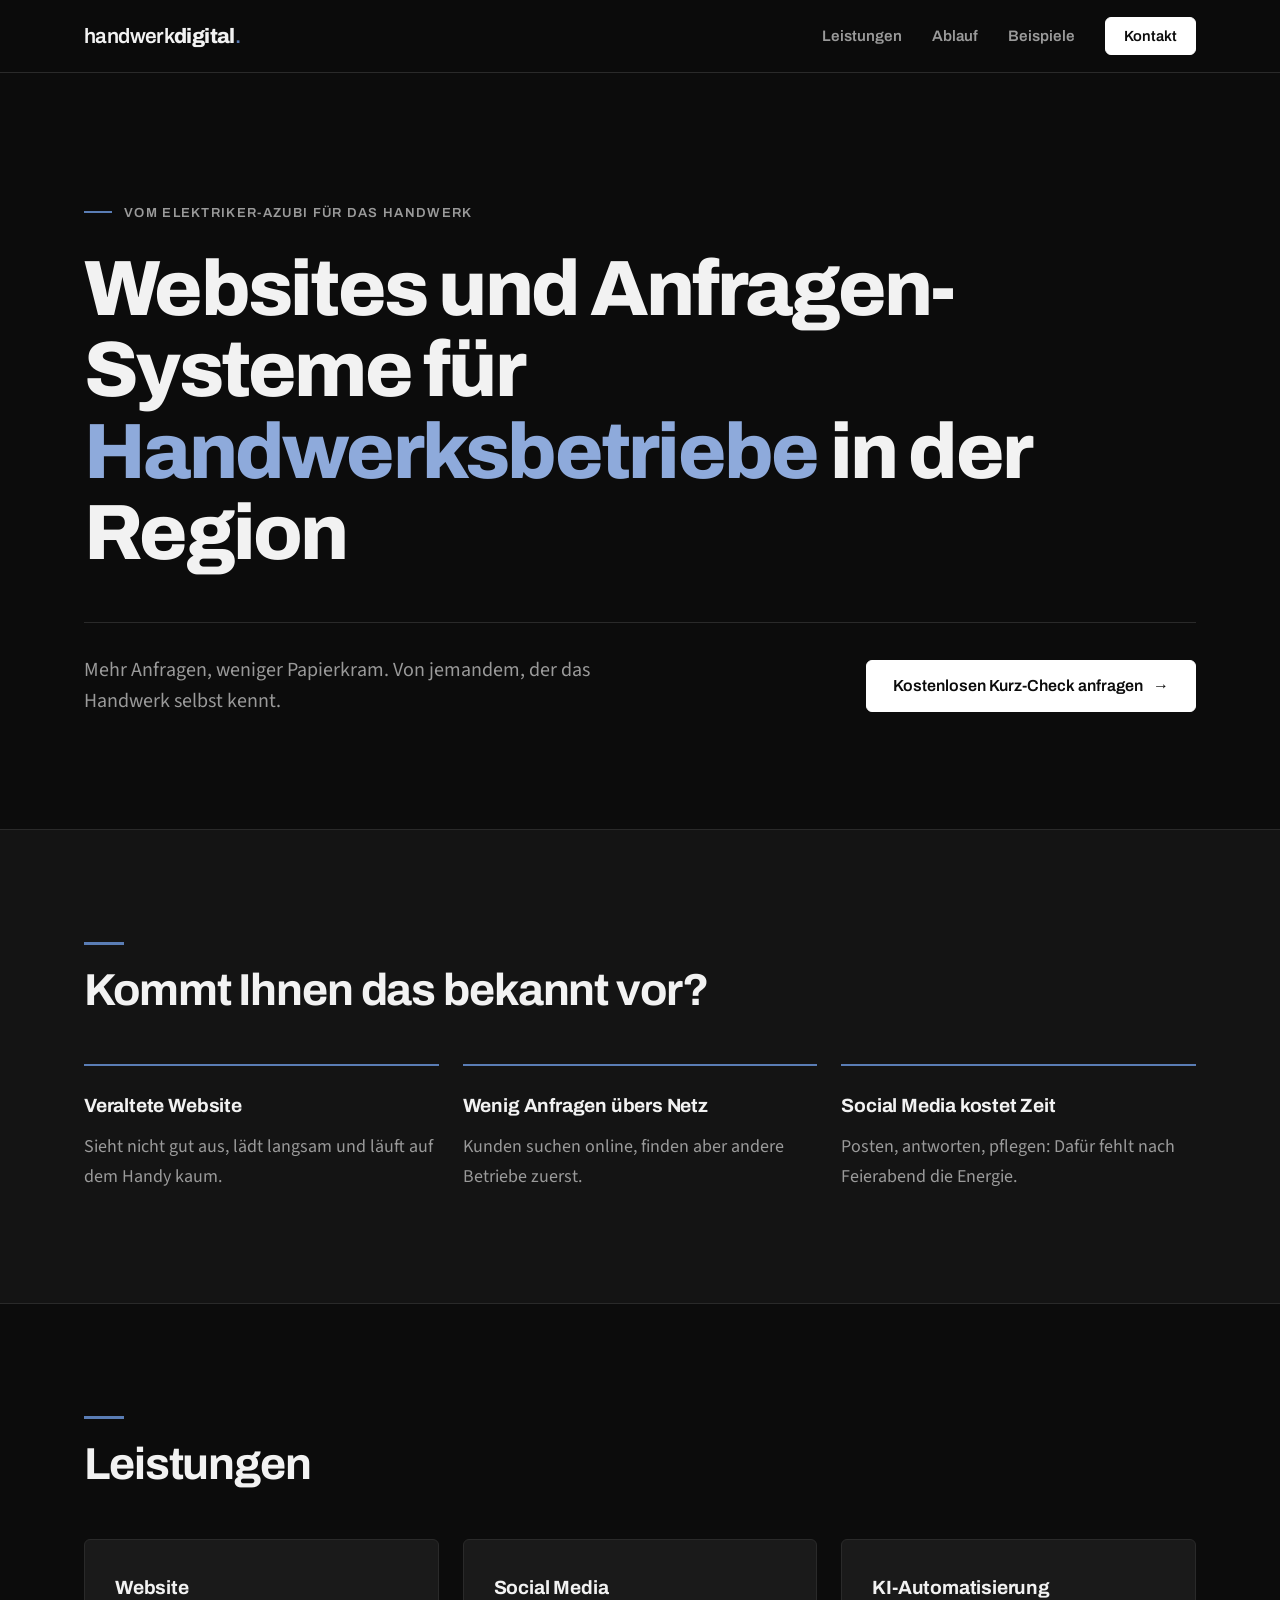
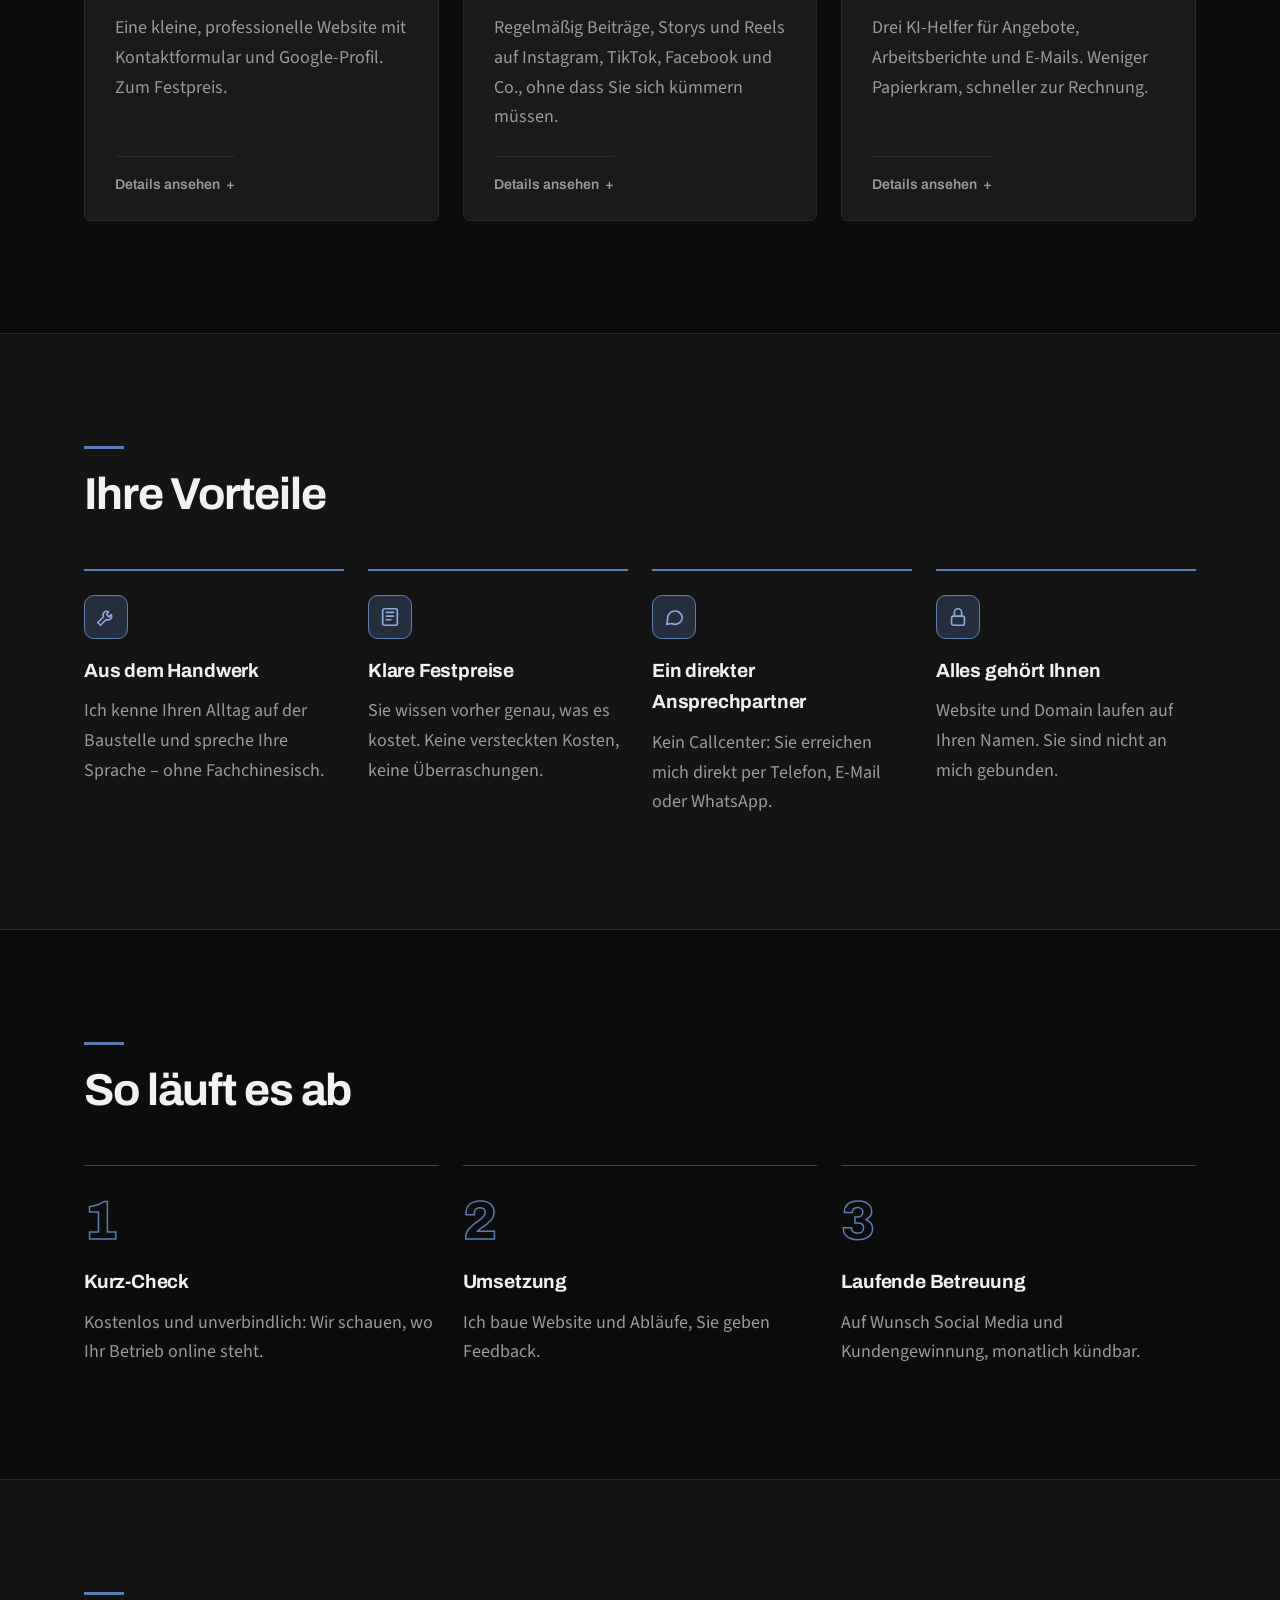
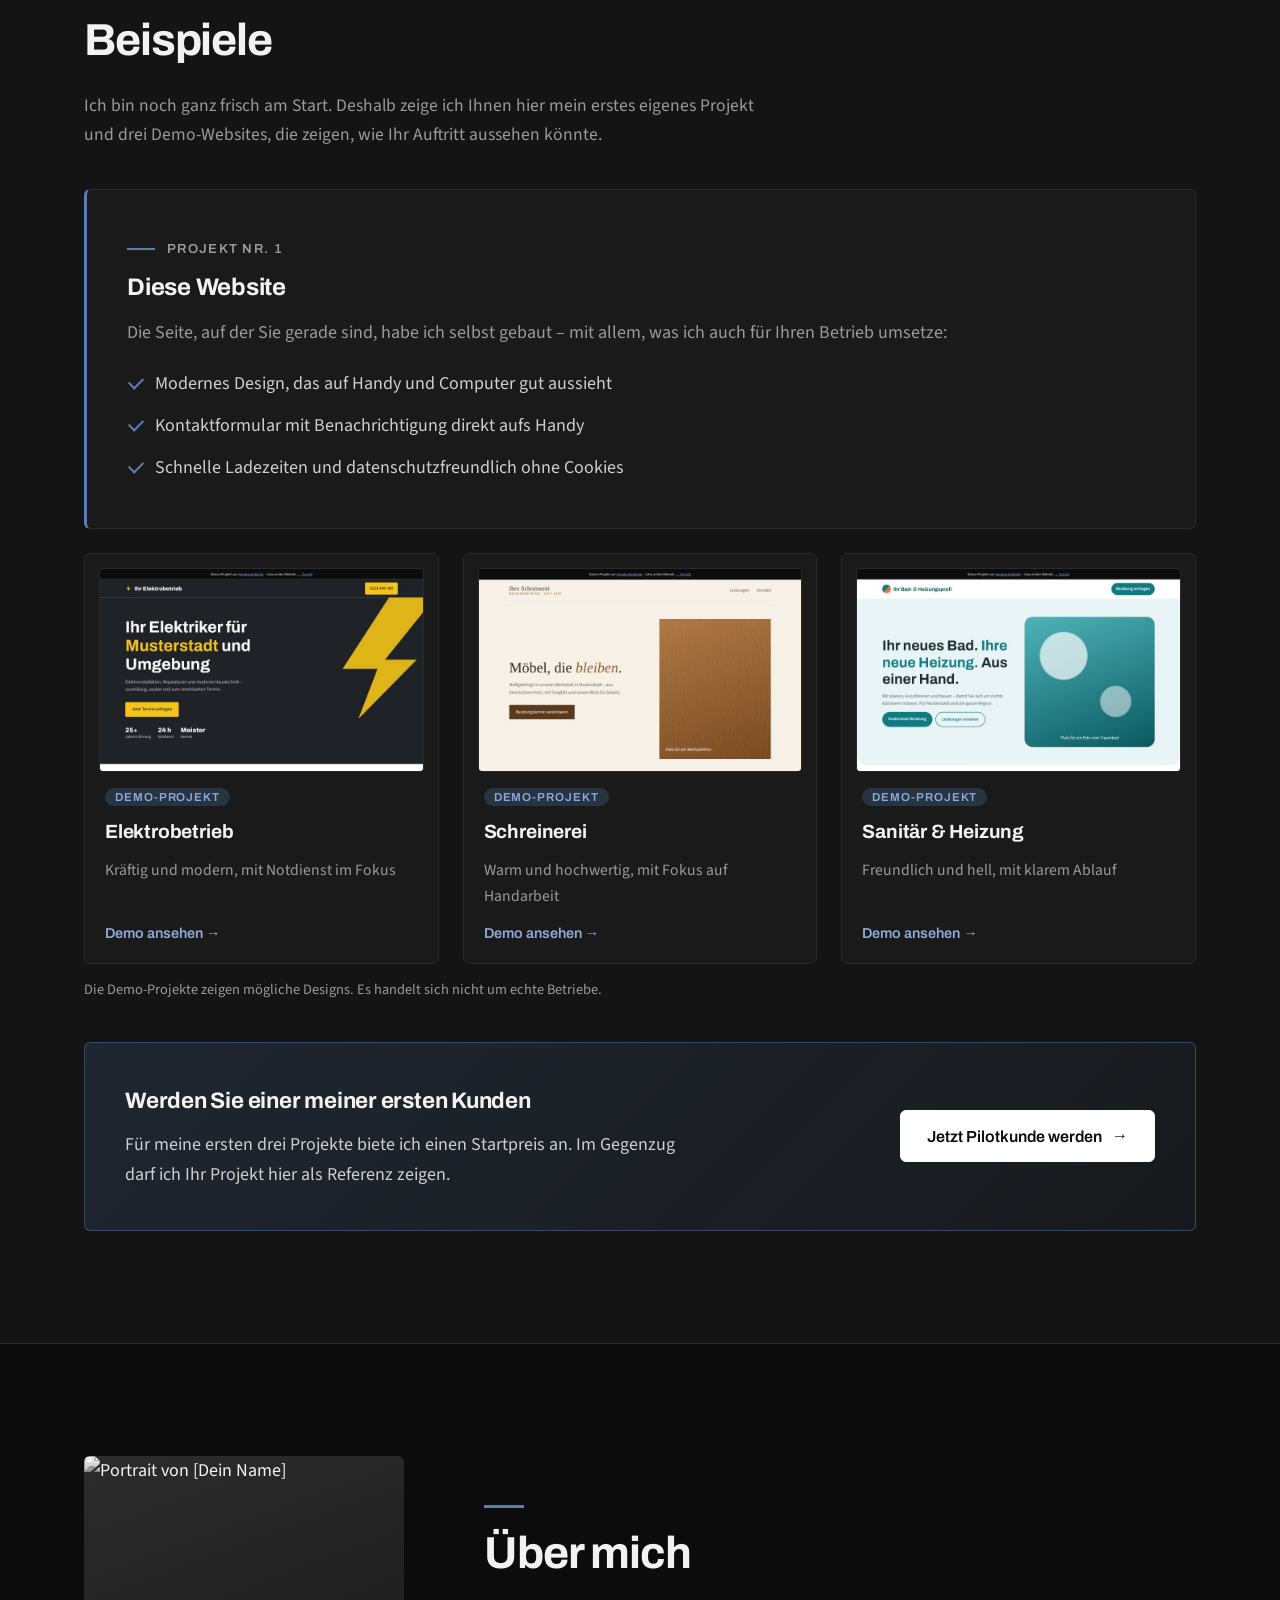
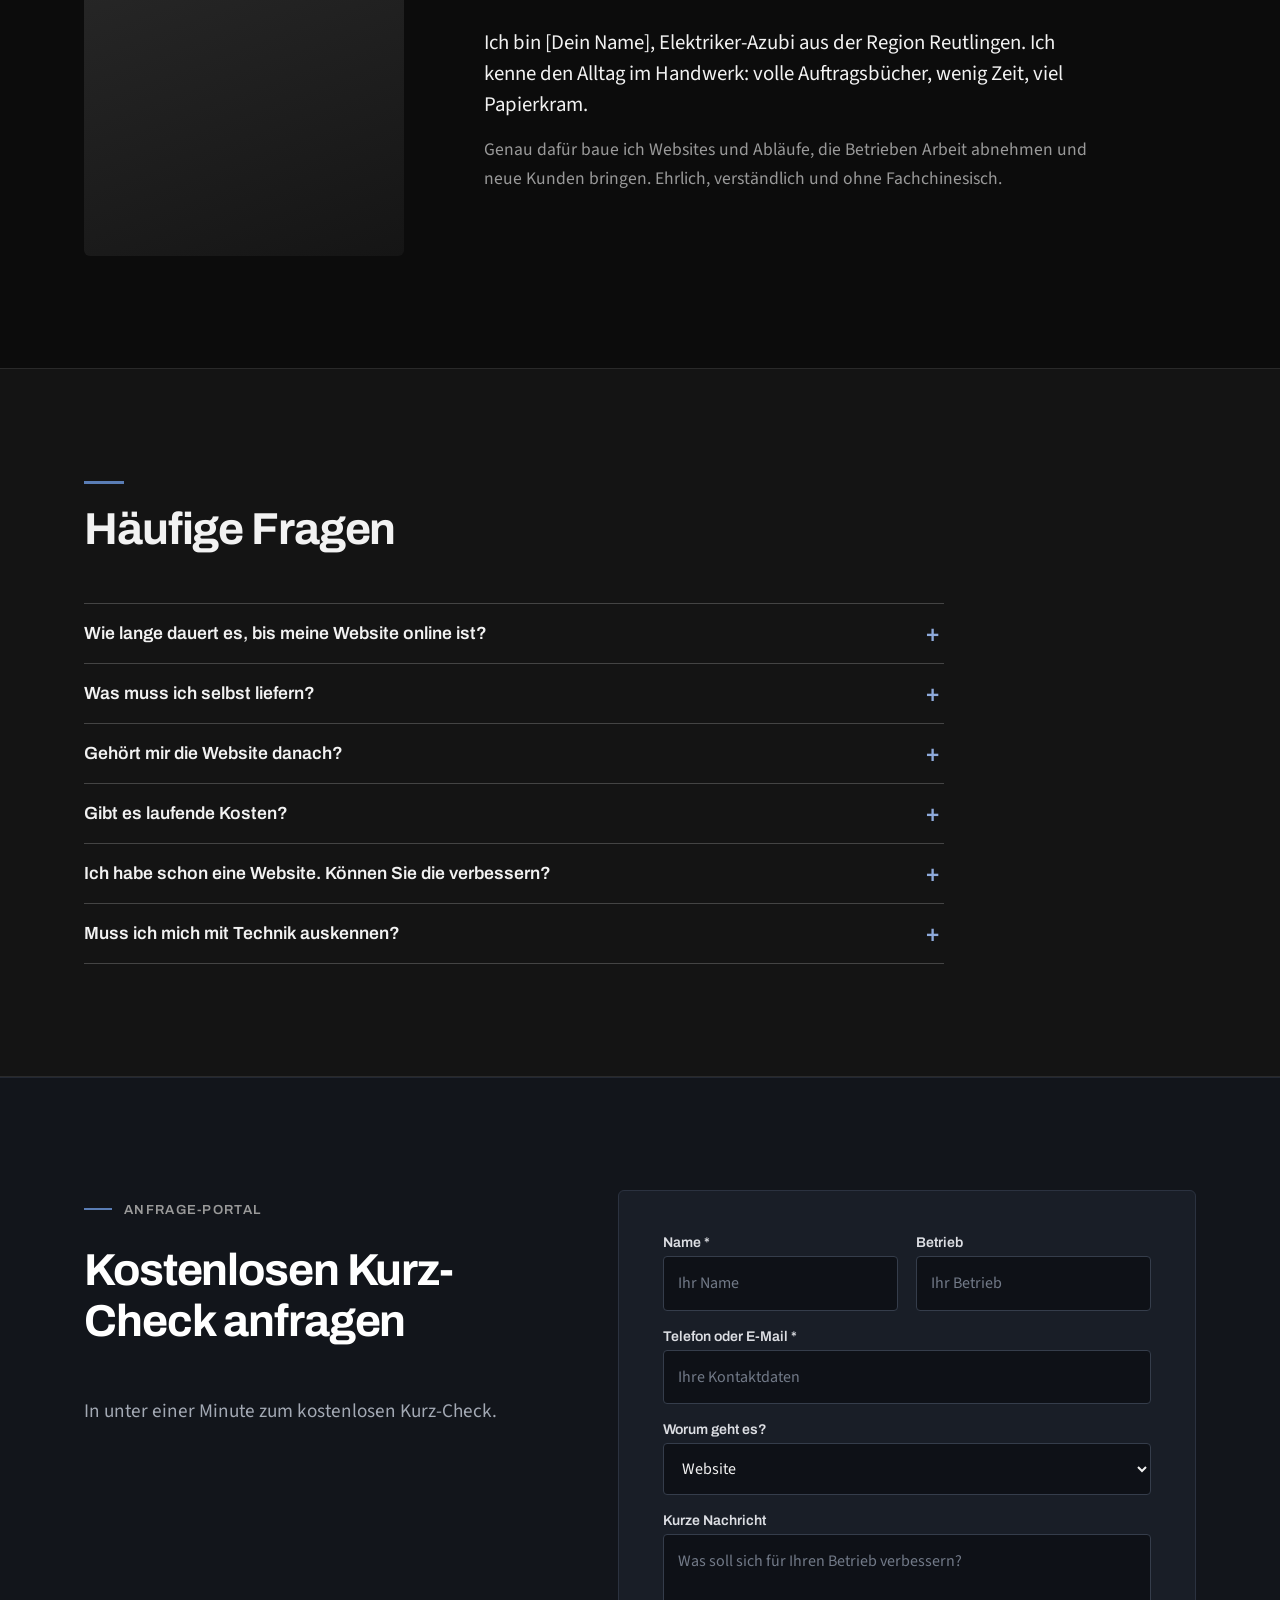
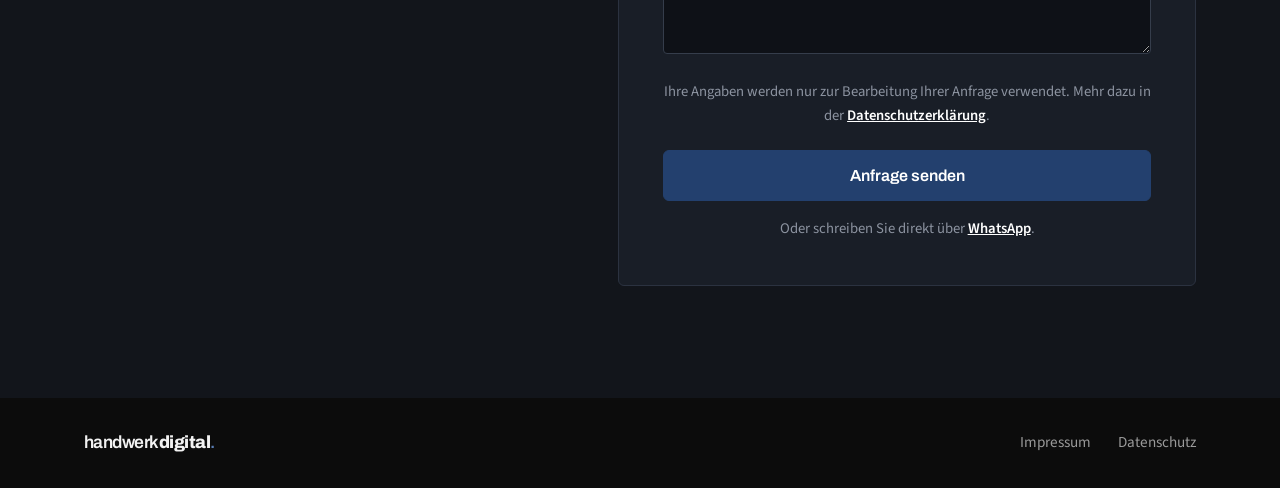
==== commit 7ea8baf1: "neuer aufbau mit beispiel projekten" ====
--- a/index.html
+++ b/index.html
@@ -5,9 +5,6 @@
   <meta name="viewport" content="width=device-width, initial-scale=1, viewport-fit=cover">
   <meta name="description" content="Websites und Anfragen-Systeme für Handwerksbetriebe in der Region.">
   <title>handwerkdigital. – Websites fürs Handwerk</title>
-  <link rel="preconnect" href="https://fonts.googleapis.com">
-  <link rel="preconnect" href="https://fonts.gstatic.com" crossorigin>
-  <link rel="stylesheet" href="https://fonts.googleapis.com/css2?family=Archivo:wght@500;600;700;800&family=Source+Sans+3:wght@400;600&display=swap">
   <link rel="stylesheet" href="style.css">
 </head>
 
@@ -20,6 +17,7 @@
       <div class="nav-links">
         <a class="hide" href="#leistungen">Leistungen</a>
         <a class="hide" href="#ablauf">Ablauf</a>
+        <a class="hide" href="#beispiele">Beispiele</a>
         <a class="btn btn-small" href="#kontakt">Kontakt</a>
       </div>
     </div>
@@ -80,8 +78,45 @@
     </div>
   </section>
 
+  <!-- VORTEILE -->
+  <section class="alt" id="vorteile">
+    <div class="w">
+      <h2>Ihre Vorteile</h2>
+      <div class="benefits">
+        <div class="benefit">
+          <span class="ai-icon" aria-hidden="true">
+            <svg viewBox="0 0 24 24"><path d="M14.7 6.3a4 4 0 0 0-5.4 5.4L3 18l3 3 6.3-6.3a4 4 0 0 0 5.4-5.4l-2.5 2.5-2.5-2.5z"/></svg>
+          </span>
+          <h3>Aus dem Handwerk</h3>
+          <p class="muted">Ich kenne Ihren Alltag auf der Baustelle und spreche Ihre Sprache – ohne Fachchinesisch.</p>
+        </div>
+        <div class="benefit">
+          <span class="ai-icon" aria-hidden="true">
+            <svg viewBox="0 0 24 24"><rect x="4" y="3" width="16" height="18" rx="2"/><path d="M8 7h8M8 11h8M8 15h5"/></svg>
+          </span>
+          <h3>Klare Festpreise</h3>
+          <p class="muted">Sie wissen vorher genau, was es kostet. Keine versteckten Kosten, keine Überraschungen.</p>
+        </div>
+        <div class="benefit">
+          <span class="ai-icon" aria-hidden="true">
+            <svg viewBox="0 0 24 24"><path d="M21 12a8 8 0 0 1-11.6 7.1L4 20l1-4.6A8 8 0 1 1 21 12z"/></svg>
+          </span>
+          <h3>Ein direkter Ansprechpartner</h3>
+          <p class="muted">Kein Callcenter: Sie erreichen mich direkt per Telefon, E-Mail oder WhatsApp.</p>
+        </div>
+        <div class="benefit">
+          <span class="ai-icon" aria-hidden="true">
+            <svg viewBox="0 0 24 24"><rect x="5" y="11" width="14" height="10" rx="2"/><path d="M8 11V7a4 4 0 0 1 8 0v4"/></svg>
+          </span>
+          <h3>Alles gehört Ihnen</h3>
+          <p class="muted">Website und Domain laufen auf Ihren Namen. Sie sind nicht an mich gebunden.</p>
+        </div>
+      </div>
+    </div>
+  </section>
+
   <!-- ABLAUF -->
-  <section class="alt" id="ablauf">
+  <section id="ablauf">
     <div class="w">
       <h2>So läuft es ab</h2>
       <ol class="steps">
@@ -105,28 +140,61 @@
   </section>
 
   <!-- BEISPIELE -->
+  <section class="alt" id="beispiele">
+    <div class="w">
+      <h2>Beispiele</h2>
+      <p class="section-lead">Ich bin noch ganz frisch am Start. Deshalb zeige ich Ihnen hier mein erstes eigenes Projekt und drei Demo-Websites, die zeigen, wie Ihr Auftritt aussehen könnte.</p>
+
+      <div class="showcase">
+        <div>
+          <span class="badge">Projekt Nr. 1</span>
+          <h3>Diese Website</h3>
+          <p class="muted">Die Seite, auf der Sie gerade sind, habe ich selbst gebaut – mit allem, was ich auch für Ihren Betrieb umsetze:</p>
+          <ul class="showcase-list">
+            <li>Modernes Design, das auf Handy und Computer gut aussieht</li>
+            <li>Kontaktformular mit Benachrichtigung direkt aufs Handy</li>
+            <li>Schnelle Ladezeiten und datenschutzfreundlich ohne Cookies</li>
+          </ul>
+        </div>
+      </div>
+
+      <div class="grid demo-grid">
+        <a class="demo-card" href="demos/elektro.html" target="_blank" rel="noopener">
+          <img src="images/demo-elektro.jpg" alt="Vorschau der Demo-Website für einen Elektrobetrieb" loading="lazy" width="800" height="500">
+          <span class="demo-tag">Demo-Projekt</span>
+          <h3>Elektrobetrieb</h3>
+          <p class="muted">Kräftig und modern, mit Notdienst im Fokus</p>
+          <span class="demo-link">Demo ansehen →</span>
+        </a>
+        <a class="demo-card" href="demos/schreinerei.html" target="_blank" rel="noopener">
+          <img src="images/demo-schreinerei.jpg" alt="Vorschau der Demo-Website für eine Schreinerei" loading="lazy" width="800" height="500">
+          <span class="demo-tag">Demo-Projekt</span>
+          <h3>Schreinerei</h3>
+          <p class="muted">Warm und hochwertig, mit Fokus auf Handarbeit</p>
+          <span class="demo-link">Demo ansehen →</span>
+        </a>
+        <a class="demo-card" href="demos/sanitaer.html" target="_blank" rel="noopener">
+          <img src="images/demo-sanitaer.jpg" alt="Vorschau der Demo-Website für einen Sanitär- und Heizungsbetrieb" loading="lazy" width="800" height="500">
+          <span class="demo-tag">Demo-Projekt</span>
+          <h3>Sanitär &amp; Heizung</h3>
+          <p class="muted">Freundlich und hell, mit klarem Ablauf</p>
+          <span class="demo-link">Demo ansehen →</span>
+        </a>
+      </div>
+      <p class="demo-hint">Die Demo-Projekte zeigen mögliche Designs. Es handelt sich nicht um echte Betriebe.</p>
+
+      <div class="pilot">
+        <div>
+          <h3>Werden Sie einer meiner ersten Kunden</h3>
+          <p>Für meine ersten drei Projekte biete ich einen Startpreis an. Im Gegenzug darf ich Ihr Projekt hier als Referenz zeigen.</p>
+        </div>
+        <a class="btn" href="#kontakt">Jetzt Pilotkunde werden <span aria-hidden="true">→</span></a>
+      </div>
+    </div>
+  </section>
+
+  <!-- ÜBER MICH -->
   <section>
-    <div class="w">
-      <h2>Beispiele</h2>
-      <div class="grid">
-        <figure class="example">
-          <div class="ph">Screenshot Demo-Seite 1<br>(Bild hier einfügen)</div>
-          <figcaption class="tag">Beispielprojekt</figcaption>
-        </figure>
-        <figure class="example">
-          <div class="ph">Screenshot Demo-Seite 2<br>(Bild hier einfügen)</div>
-          <figcaption class="tag">Beispielprojekt</figcaption>
-        </figure>
-        <figure class="example">
-          <div class="ph">Bild vom Anfragen-Ablauf<br>(Bild hier einfügen)</div>
-          <figcaption class="tag">Beispielprojekt</figcaption>
-        </figure>
-      </div>
-    </div>
-  </section>
-
-  <!-- ÜBER MICH -->
-  <section class="alt">
     <div class="w about">
       <div class="photo">
         <img src="ueber-mich.png" alt="Portrait von [Dein Name]">
@@ -136,6 +204,38 @@
         <p>Ich bin [Dein Name], Elektriker-Azubi aus der Region Reutlingen. Ich kenne den Alltag im Handwerk: volle Auftragsbücher, wenig Zeit, viel Papierkram.</p>
         <p>Genau dafür baue ich Websites und Abläufe, die Betrieben Arbeit abnehmen und neue Kunden bringen. Ehrlich, verständlich und ohne Fachchinesisch.</p>
       </div>
+    </div>
+  </section>
+
+  <!-- HÄUFIGE FRAGEN -->
+  <!-- Antworten bei Bedarf an deine echten Abläufe und Preise anpassen -->
+  <section class="alt" id="faq">
+    <div class="w faq">
+      <h2>Häufige Fragen</h2>
+      <details>
+        <summary>Wie lange dauert es, bis meine Website online ist?</summary>
+        <p>Das hängt vom Umfang ab. Eine kleine Website ist in der Regel innerhalb weniger Wochen fertig, sobald Texte und Fotos vorliegen.</p>
+      </details>
+      <details>
+        <summary>Was muss ich selbst liefern?</summary>
+        <p>Ein paar Infos zu Ihrem Betrieb, Ihre Leistungen und einige Fotos – Handyfotos reichen völlig aus. Die Texte erarbeiten wir gemeinsam.</p>
+      </details>
+      <details>
+        <summary>Gehört mir die Website danach?</summary>
+        <p>Ja. Website und Domain laufen auf Ihren Namen. Sie können jederzeit selbst entscheiden, wie es weitergeht.</p>
+      </details>
+      <details>
+        <summary>Gibt es laufende Kosten?</summary>
+        <p>Für Domain und Hosting fallen nur geringe Kosten an. Betreuung und Social Media sind optional und monatlich kündbar.</p>
+      </details>
+      <details>
+        <summary>Ich habe schon eine Website. Können Sie die verbessern?</summary>
+        <p>Gerne. Im kostenlosen Kurz-Check schaue ich mir Ihre bestehende Seite an und sage Ihnen ehrlich, was sich lohnt.</p>
+      </details>
+      <details>
+        <summary>Muss ich mich mit Technik auskennen?</summary>
+        <p>Nein. Ich kümmere mich um die Technik und erkläre Ihnen alles verständlich, was Sie wissen müssen.</p>
+      </details>
     </div>
   </section>
 
@@ -406,7 +506,8 @@
     // ----------------------------------------------------------
     // Kontaktformular: Anfrage über Web3Forms per E-Mail senden
     // ----------------------------------------------------------
-    const WEB3FORMS_KEY = 'HIER-DEINEN-ACCESS-KEY-EINFUEGEN';
+    //acces key:
+    const WEB3FORMS_KEY = '495b84de-eeb9-4dcd-841e-d2ddecac0016';
 
     const form = document.getElementById('contact-form');
     const success = document.getElementById('contact-success');
--- a/style.css
+++ b/style.css
@@ -1,3 +1,13 @@
+/* ==========================================================
+   0. SCHRIFTEN (lokal eingebunden, keine Verbindung zu Google)
+   ========================================================== */
+@font-face { font-family: "Archivo"; font-weight: 500; font-style: normal; font-display: swap; src: url("fonts/archivo-latin-500-normal.woff2") format("woff2"); }
+@font-face { font-family: "Archivo"; font-weight: 600; font-style: normal; font-display: swap; src: url("fonts/archivo-latin-600-normal.woff2") format("woff2"); }
+@font-face { font-family: "Archivo"; font-weight: 700; font-style: normal; font-display: swap; src: url("fonts/archivo-latin-700-normal.woff2") format("woff2"); }
+@font-face { font-family: "Archivo"; font-weight: 800; font-style: normal; font-display: swap; src: url("fonts/archivo-latin-800-normal.woff2") format("woff2"); }
+@font-face { font-family: "Source Sans 3"; font-weight: 400; font-style: normal; font-display: swap; src: url("fonts/source-sans-3-latin-400-normal.woff2") format("woff2"); }
+@font-face { font-family: "Source Sans 3"; font-weight: 600; font-style: normal; font-display: swap; src: url("fonts/source-sans-3-latin-600-normal.woff2") format("woff2"); }
+
 /* ==========================================================
    1. VARIABLEN & RESET
    ========================================================== */
@@ -587,3 +597,132 @@
   .ai-grid { grid-template-columns: 1fr; }
 }
 
+
+/* ==========================================================
+   17. VORTEILE
+   ========================================================== */
+.benefits {
+  display: grid;
+  grid-template-columns: repeat(4, 1fr);
+  gap: 24px;
+}
+.benefit { padding-top: 24px; border-top: 2px solid var(--accent); }
+.benefit h3 { margin-top: 4px; }
+.benefit p { margin: 0; }
+
+/* ==========================================================
+   18. BEISPIELE: eigene Website, Demos, Pilotkunden
+   ========================================================== */
+.section-lead { max-width: 680px; margin: -24px 0 40px; color: var(--muted); font-size: 1.1rem; }
+
+.showcase {
+  padding: clamp(24px, 4vw, 40px);
+  margin-bottom: 24px;
+  background: var(--card);
+  border: 1px solid var(--line);
+  border-left: 3px solid var(--accent);
+  border-radius: var(--radius);
+}
+.showcase .badge { margin-bottom: 12px; }
+.showcase h3 { font-size: 1.5rem; }
+.showcase-list { margin: 16px 0 0; padding: 0; list-style: none; color: #cfcfcf; }
+.showcase-list li { position: relative; padding: 6px 0 6px 28px; }
+.showcase-list li::before {
+  content: "";
+  position: absolute;
+  left: 2px;
+  top: 14px;
+  width: 12px;
+  height: 7px;
+  border-left: 2px solid var(--accent);
+  border-bottom: 2px solid var(--accent);
+  transform: rotate(-45deg);
+}
+
+.demo-card {
+  display: flex;
+  flex-direction: column;
+  padding: 14px 14px 22px;
+  color: inherit;
+  text-decoration: none;
+  background: var(--card);
+  border: 1px solid var(--line);
+  border-radius: var(--radius);
+  transition: transform .2s ease, border-color .15s;
+}
+.demo-card img {
+  width: 100%;
+  height: auto;
+  margin-bottom: 16px;
+  border-radius: 4px;
+  border: 1px solid var(--line);
+}
+.demo-card h3, .demo-card p, .demo-tag, .demo-link { margin-left: 6px; margin-right: 6px; }
+.demo-card p { margin-bottom: 16px; font-size: .98rem; }
+.demo-tag {
+  align-self: flex-start;
+  margin-bottom: 10px;
+  padding: 3px 10px;
+  font: 600 .72rem var(--font-head);
+  letter-spacing: .08em;
+  text-transform: uppercase;
+  color: var(--accent-text);
+  background: var(--accent-soft);
+  border-radius: 999px;
+}
+.demo-link { margin-top: auto; font: 600 .9rem var(--font-head); color: var(--accent-text); }
+.demo-card:hover { border-color: var(--accent); }
+@media (hover: hover) and (prefers-reduced-motion: no-preference) {
+  .demo-card:hover { transform: translateY(-4px); }
+}
+.demo-hint { margin: 14px 0 0; font-size: .9rem; color: var(--muted); }
+
+.pilot {
+  display: flex;
+  flex-wrap: wrap;
+  align-items: center;
+  justify-content: space-between;
+  gap: 20px 40px;
+  margin-top: 40px;
+  padding: clamp(24px, 4vw, 40px);
+  background: linear-gradient(135deg, rgba(90, 125, 181, .18), rgba(90, 125, 181, .05));
+  border: 1px solid rgba(90, 125, 181, .45);
+  border-radius: var(--radius);
+}
+.pilot h3 { font-size: 1.4rem; }
+.pilot p { max-width: 560px; margin: 0; color: #cfcfcf; }
+
+/* ==========================================================
+   19. HÄUFIGE FRAGEN
+   ========================================================== */
+.faq details { max-width: 860px; }
+.faq details { border-top: 1px solid var(--line-strong); }
+.faq details:last-of-type { border-bottom: 1px solid var(--line-strong); }
+.faq summary {
+  position: relative;
+  padding: 20px 40px 20px 0;
+  font: 600 1.1rem var(--font-head);
+  cursor: pointer;
+  list-style: none;
+}
+.faq summary::-webkit-details-marker { display: none; }
+.faq summary::after {
+  content: "+";
+  position: absolute;
+  right: 4px;
+  top: 16px;
+  font-size: 1.5rem;
+  color: var(--accent-text);
+  transition: transform .2s;
+}
+.faq details[open] summary::after { transform: rotate(45deg); }
+.faq summary:hover { color: var(--accent-text); }
+.faq details p { margin: 0 0 20px; color: #cfcfcf; max-width: 720px; }
+
+@media (max-width: 900px) {
+  .benefits { grid-template-columns: 1fr 1fr; }
+}
+@media (max-width: 640px) {
+  .benefits { grid-template-columns: 1fr; }
+  .pilot .btn { width: 100%; justify-content: center; }
+}
